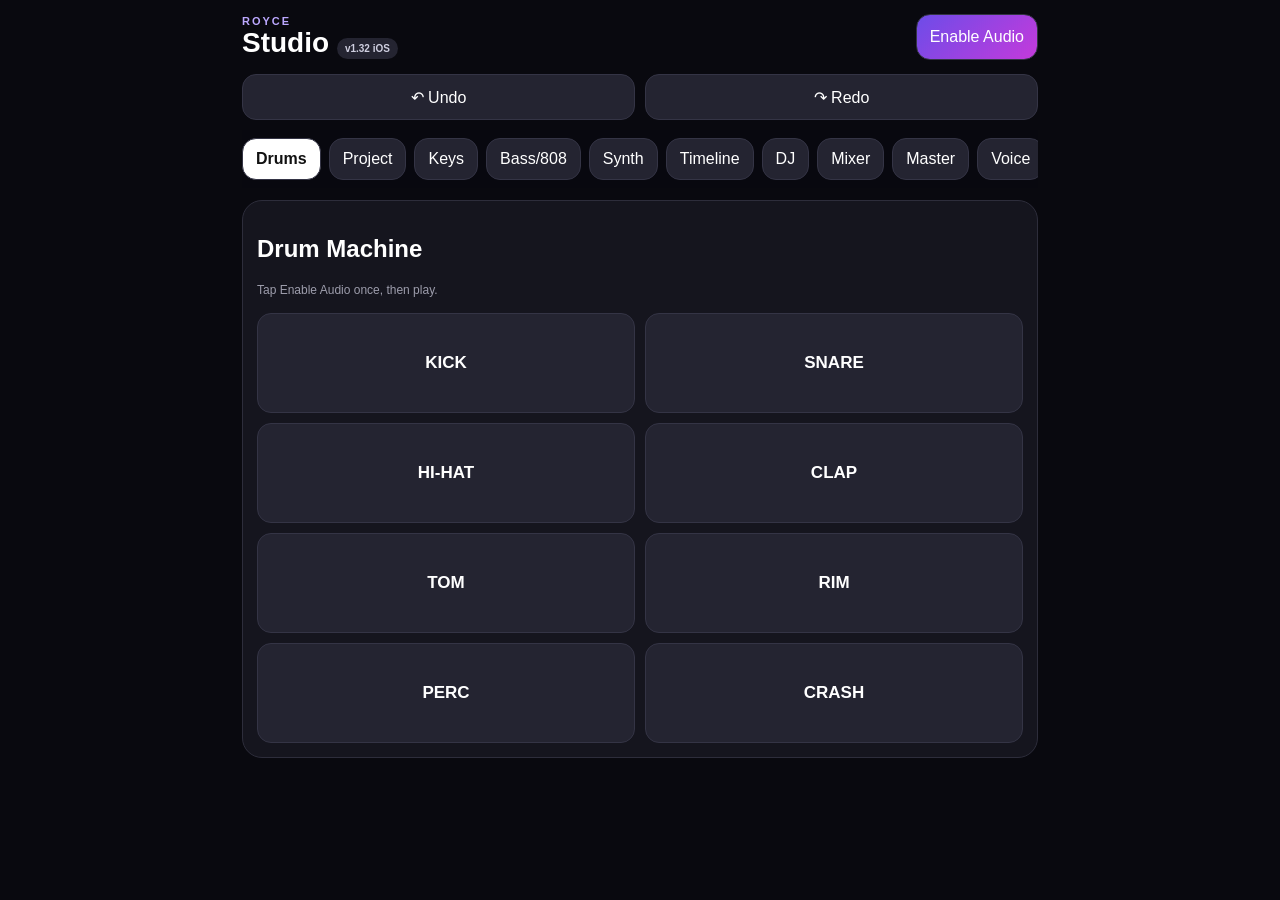
==== ios/RoyceStudio/Web/index.html @ e3009384 "Sync v1.32 clip nudge into offline iOS bundle" ====
<!doctype html>
<html lang="en">
<head>
<meta charset="utf-8">
<meta name="viewport" content="width=device-width,initial-scale=1,viewport-fit=cover">
<meta name="theme-color" content="#09090f">
<title>Royce Studio v1.32 iOS</title>
<style>
:root{--bg:#09090f;--card:#15151e;--line:#2d2d3b;--text:#fff;--muted:#9d9dac;--accent:#8b5cf6}
*{box-sizing:border-box}body{margin:0;background:var(--bg);color:var(--text);font-family:-apple-system,BlinkMacSystemFont,"Segoe UI",sans-serif}
.app{max-width:820px;margin:auto;padding:calc(env(safe-area-inset-top) + 14px) 12px calc(env(safe-area-inset-bottom) + 36px)}
header{display:flex;justify-content:space-between;align-items:center;margin-bottom:14px;gap:10px}h1{margin:0;font-size:28px}.eyebrow{font-size:11px;font-weight:900;letter-spacing:.18em;color:#bca8ff;margin:0}
.card{background:var(--card);border:1px solid var(--line);border-radius:20px;padding:14px;margin-bottom:12px}button,select,input{font:inherit}
button{border:1px solid #343445;background:#242431;color:#fff;border-radius:14px;min-height:46px;padding:10px 13px;touch-action:manipulation}
button.primary{background:linear-gradient(135deg,#6d4ce8,#c43adb)}button.on{outline:2px solid #86efac}
.tabs{display:flex;gap:8px;overflow:auto;margin-bottom:12px;position:sticky;top:0;background:rgba(9,9,15,.96);padding:8px 0;z-index:5}
.tab{white-space:nowrap;min-height:42px}.tab.active{background:#fff;color:#111;font-weight:800}
.panel{display:none}.panel.active{display:block}.status{font-size:12px;color:var(--muted);min-height:18px}.badge{display:inline-block;font-size:10px;padding:5px 8px;border-radius:999px;background:#242431;color:#cfcfe0}
.grid2{display:grid;grid-template-columns:1fr 1fr;gap:10px}.grid4{display:grid;grid-template-columns:repeat(4,1fr);gap:8px}
.pads{display:grid;grid-template-columns:1fr 1fr;gap:10px}.pad{height:100px;font-weight:900;font-size:17px}
.keygrid{display:grid;grid-template-columns:repeat(7,1fr);gap:6px}.key{height:120px;background:linear-gradient(#fff,#ddd);color:#111;font-weight:900;border-radius:0 0 12px 12px}
.row{display:grid;gap:7px;margin:9px 0}.row label{font-size:11px;color:var(--muted);font-weight:800}
select,input[type=range],input[type=text]{width:100%}select,input[type=text]{background:#0b0b11;color:#fff;border:1px solid #343445;border-radius:12px;min-height:44px;padding:10px}
.knobs{display:grid;grid-template-columns:repeat(2,1fr);gap:10px}.strip{background:#0e0e14;border:1px solid #2a2a38;border-radius:16px;padding:12px}
.deck{background:#0e0e14;border:1px solid #2a2a38;border-radius:18px;padding:12px}.jog{height:150px;border-radius:50%;border:12px solid #252533;background:radial-gradient(circle,#08080d 0 25%,#222231 26% 60%,#0b0b11 61%);display:grid;place-items:center;margin:12px auto;max-width:150px;font-weight:900}
.cross{display:grid;gap:8px}.transport{display:grid;grid-template-columns:repeat(3,1fr);gap:8px}
@media(max-width:620px){.grid2,.knobs{grid-template-columns:1fr}.grid4{grid-template-columns:1fr 1fr}.keygrid{grid-template-columns:repeat(4,1fr)}.key{height:92px}.pad{height:88px}}

.audio-list{display:grid;gap:10px}.audio-row{background:#0e0e14;border:1px solid #2a2a38;border-radius:16px;padding:12px;display:grid;gap:10px}
.audio-top{display:flex;justify-content:space-between;gap:10px;align-items:center}.audio-top b{overflow:hidden;text-overflow:ellipsis;white-space:nowrap}
.audio-actions{display:grid;grid-template-columns:repeat(3,1fr);gap:8px}.file-btn{display:grid;place-items:center;border:1px solid #343445;background:#242431;color:#fff;border-radius:14px;min-height:46px;padding:10px 13px}
.file-btn input{display:none}.timeline-ruler{display:grid;grid-template-columns:repeat(8,1fr);gap:4px;margin-top:12px}.bar{height:44px;border-radius:9px;border:1px solid #303041;background:#111119;display:grid;place-items:center;color:#777;font-size:10px}.bar.on{background:linear-gradient(135deg,#5639bd,#8b5cf6);color:#fff}.bar.playhead{outline:2px solid #fff;transform:translateY(-2px)}
.deck-file{margin:10px 0}.deck audio{width:100%;margin:8px 0}
@media(max-width:620px){.audio-actions{grid-template-columns:1fr 1fr}.timeline-ruler{grid-template-columns:repeat(4,1fr)}}

.project-list{display:grid;gap:8px;margin-top:12px}.project-item{display:grid;grid-template-columns:1fr auto auto;gap:8px;align-items:center;background:#0e0e14;border:1px solid #2a2a38;border-radius:14px;padding:10px}.project-item b{overflow:hidden;text-overflow:ellipsis;white-space:nowrap}
@media(max-width:620px){.project-item{grid-template-columns:1fr 1fr}.project-item b{grid-column:1/-1}}
</style>
</head>
<body>
<div class="app">
<header><div><p class="eyebrow">ROYCE</p><h1>Studio <span class="badge">v1.32 iOS</span></h1></div><button id="audioBtn" class="primary">Enable Audio</button></header>
<div class="grid2" style="margin:0 0 10px"><button id="undoBtn" disabled>↶ Undo</button><button id="redoBtn" disabled>↷ Redo</button></div>
<div class="tabs">
<button class="tab active" data-tab="drums">Drums</button><button class="tab" data-tab="project">Project</button><button class="tab" data-tab="keys">Keys</button><button class="tab" data-tab="bass">Bass/808</button><button class="tab" data-tab="synth">Synth</button><button class="tab" data-tab="timeline">Timeline</button><button class="tab" data-tab="dj">DJ</button><button class="tab" data-tab="mixer">Mixer</button><button class="tab" data-tab="master">Master</button><button class="tab" data-tab="voice">Voice</button><button class="tab" data-tab="tune">Auto‑Tune</button>
</div>

<section id="project" class="panel"><div class="card"><h2>Project</h2>
<div class="row"><label>Project Name</label><input id="projectName" type="text" value="Untitled Royce Session" maxlength="80"></div>
<div class="grid2"><button id="saveNativeProject" class="primary">Save Project</button><button id="loadLastNativeProject">Load Last Project</button></div>
<div class="grid2" style="margin-top:10px"><button id="refreshNativeProjects">Refresh Projects</button><button id="shareCurrentProject">Share Project</button></div>
<p class="status" id="projectStatus">Native project saving is available in the iOS app.</p>
<div id="recoveryBox" class="strip" style="display:none;margin-top:10px">
  <b>Recovery Snapshot</b>
  <p class="status" id="recoveryStatus">A recoverable session is available.</p>
  <div class="grid2"><button id="restoreRecovery">Restore Recovery</button><button id="discardRecovery">Discard Recovery</button></div>
</div>
<div id="nativeProjectList" class="project-list"></div>
</div></section>

<section id="drums" class="panel active"><div class="card"><h2>Drum Machine</h2><p class="status" id="audioStatus">Tap Enable Audio once, then play.</p><div class="pads">
<button class="pad" data-drum="kick">KICK</button><button class="pad" data-drum="snare">SNARE</button><button class="pad" data-drum="hat">HI‑HAT</button><button class="pad" data-drum="clap">CLAP</button><button class="pad" data-drum="tom">TOM</button><button class="pad" data-drum="rim">RIM</button><button class="pad" data-drum="perc">PERC</button><button class="pad" data-drum="crash">CRASH</button>
</div></div></section>

<section id="keys" class="panel"><div class="card"><h2>Piano & Keys</h2><div class="row"><label>Sound</label><select id="keyType"><option value="sine">Soft Piano</option><option value="triangle">Electric Keys</option><option value="square">Digital Keys</option><option value="sawtooth">Bright Keys</option></select></div><div id="keysGrid" class="keygrid"></div></div></section>

<section id="bass" class="panel"><div class="card"><h2>Bass & 808</h2><div class="grid2"><div class="row"><label>Preset</label><select id="bassType"><option value="sub">Sub Bass</option><option value="808">808</option><option value="reese">Reese</option></select></div><div class="row"><label>Release</label><input id="bassRelease" type="range" min="0.1" max="2" step="0.1" value="0.8"></div></div><div id="bassGrid" class="grid4"></div></div></section>

<section id="synth" class="panel"><div class="card"><h2>Synthesizer</h2><div class="grid2"><div class="row"><label>Oscillator</label><select id="oscType"><option>sawtooth</option><option>square</option><option>triangle</option><option>sine</option></select></div><div class="row"><label>Filter Cutoff <span id="cutoffVal">6000 Hz</span></label><input id="cutoff" type="range" min="200" max="12000" value="6000"></div><div class="row"><label>Attack <span id="attackVal">0.02s</span></label><input id="attack" type="range" min="0.01" max="1" step="0.01" value="0.02"></div><div class="row"><label>Release <span id="releaseVal">0.6s</span></label><input id="release" type="range" min="0.1" max="3" step="0.1" value="0.6"></div></div><div id="synthGrid" class="keygrid"></div></div></section>

<section id="timeline" class="panel"><div class="card"><h2>Song Timeline</h2>
<p class="status">Import beats or loops. 32-bar arrangement · place or nudge clips at 1/16-note precision, then trim, pan, mute, solo, split or duplicate them.</p>
<div class="grid2"><div class="row"><label>BPM</label><input id="timelineBpm" type="text" inputmode="numeric" value="120"></div><div class="row"><label>Transport</label><div class="transport"><button id="timelinePlay">▶</button><button id="timelineStop">■</button><button id="timelineRecord">REC</button></div></div></div>
<div class="grid2"><div class="row"><label>Metronome</label><button id="metronomeToggle">Click Off</button></div><div class="row"><label>Click Volume</label><input id="metronomeVolume" type="range" min="0" max="1" step="0.01" value="0.22"></div></div>
<div class="grid2"><button id="countInToggle">1-Bar Count-In Off</button><span></span></div>
<p class="status" id="timelineStatus">Stopped · Native synchronized transport ready</p>
<div class="strip" style="margin-top:10px">
  <div class="audio-top"><b>Punch-In Recording</b><span class="badge">iOS</span></div>
  <p class="status" id="punchStatus">Redo only a chosen bar range while the arrangement plays.</p>
  <div class="grid2">
    <button id="punchToggle">Punch-In Off</button>
    <button id="punchRecord" class="primary">Record Punch</button>
  </div>
  <div class="grid2">
    <div class="row">
      <label>Start Bar <span id="punchStartVal">2</span></label>
      <input id="punchStart" type="range" min="1" max="32" step="1" value="2">
    </div>
    <div class="row">
      <label>End Bar <span id="punchEndVal">4</span></label>
      <input id="punchEnd" type="range" min="1" max="32" step="1" value="4">
    </div>
  </div>
</div>
<div class="grid2"><label class="file-btn">+ Browser Import<input id="importTracks" type="file" accept="audio/*" multiple></label><button id="nativeImportMedia">+ Import from iPhone Files</button></div>
<div class="grid2" style="margin-top:10px"><button id="stopAllAudio">Stop All</button><span></span></div>
<div class="timeline-ruler" id="timelineRuler"><div class="bar">1</div><div class="bar">2</div><div class="bar">3</div><div class="bar">4</div><div class="bar">5</div><div class="bar">6</div><div class="bar">7</div><div class="bar">8</div><div class="bar">9</div><div class="bar">10</div><div class="bar">11</div><div class="bar">12</div><div class="bar">13</div><div class="bar">14</div><div class="bar">15</div><div class="bar">16</div><div class="bar">17</div><div class="bar">18</div><div class="bar">19</div><div class="bar">20</div><div class="bar">21</div><div class="bar">22</div><div class="bar">23</div><div class="bar">24</div><div class="bar">25</div><div class="bar">26</div><div class="bar">27</div><div class="bar">28</div><div class="bar">29</div><div class="bar">30</div><div class="bar">31</div><div class="bar">32</div></div><div class="bar">2</div><div class="bar">3</div><div class="bar">4</div><div class="bar">5</div><div class="bar">6</div><div class="bar">7</div><div class="bar">8</div></div>
<div id="audioList" class="audio-list" style="margin-top:12px"><p class="status">No imported tracks yet.</p></div>
</div></section>

<section id="dj" class="panel"><div class="card"><h2>DJ Decks</h2><div class="grid2">
<div class="deck"><b>DECK A</b><div class="grid2 deck-file"><label class="file-btn">Browser A<input id="deckAFile" type="file" accept="audio/*"></label><button id="nativeDeckAImport">iPhone Files A</button></div><p class="status" id="deckAName">No track loaded.</p><audio id="deckAAudio" preload="metadata"></audio><div class="jog">A</div><div class="transport"><button id="deckAPlay">▶</button><button id="deckACue">CUE</button><button id="deckASync">SYNC</button></div><div class="row"><label>Deck A Pitch</label><input id="deckAPitch" type="range" min="-12" max="12" value="0"></div><div class="row"><label>Deck A Filter</label><input id="deckAFilter" type="range" min="300" max="12000" value="12000"></div></div>
<div class="deck"><b>DECK B</b><div class="grid2 deck-file"><label class="file-btn">Browser B<input id="deckBFile" type="file" accept="audio/*"></label><button id="nativeDeckBImport">iPhone Files B</button></div><p class="status" id="deckBName">No track loaded.</p><audio id="deckBAudio" preload="metadata"></audio><div class="jog">B</div><div class="transport"><button id="deckBPlay">▶</button><button id="deckBCue">CUE</button><button id="deckBSync">SYNC</button></div><div class="row"><label>Deck B Pitch</label><input id="deckBPitch" type="range" min="-12" max="12" value="0"></div><div class="row"><label>Deck B Filter</label><input id="deckBFilter" type="range" min="300" max="12000" value="12000"></div></div>
</div><div class="cross"><label>Crossfader</label><input id="crossfader" type="range" min="-1" max="1" step="0.01" value="0"></div></div></section>

<section id="mixer" class="panel"><div class="card"><h2>Mixing Console</h2><div class="grid2">
<div class="strip"><b>INSTRUMENTS</b><div class="row"><label>Volume</label><input id="instVol" type="range" min="0" max="1" step="0.01" value="0.8"></div><div class="row"><label>Pan</label><input id="instPan" type="range" min="-1" max="1" step="0.01" value="0"></div><div class="row"><label>Low EQ</label><input id="instLow" type="range" min="-12" max="12" value="0"></div><div class="row"><label>High EQ</label><input id="instHigh" type="range" min="-12" max="12" value="0"></div></div>
<div class="strip"><b>VOCALS</b><div class="row"><label>Volume</label><input id="vocVol" type="range" min="0" max="1" step="0.01" value="0.85"></div><div class="row"><label>Pan</label><input id="vocPan" type="range" min="-1" max="1" step="0.01" value="0"></div><div class="row"><label>Low EQ</label><input id="vocLow" type="range" min="-12" max="12" value="0"></div><div class="row"><label>High EQ</label><input id="vocHigh" type="range" min="-12" max="12" value="0"></div></div>
<div class="strip"><b>FX</b><div class="row"><label>Delay <span id="delayVal">10%</span></label><input id="delay" type="range" min="0" max="0.6" step="0.01" value="0.1"></div><div class="row"><label>Reverb <span id="reverbVal">12%</span></label><input id="reverb" type="range" min="0" max="0.6" step="0.01" value="0.12"></div><div class="row"><label>Compressor <span id="compVal">20%</span></label><input id="comp" type="range" min="0" max="1" step="0.01" value="0.2"></div></div>
<div class="strip"><b>MASTER</b><div class="row"><label>Master Volume</label><input id="masterVol" type="range" min="0" max="1" step="0.01" value="0.9"></div><div class="row"><label>Limiter Ceiling</label><input id="limiter" type="range" min="-6" max="0" step="0.1" value="-1"></div><button id="masterMute">Master Mute</button></div>
</div></div></section>

<section id="master" class="panel"><div class="card"><h2>Master Capture</h2>
<p class="status" id="masterStatus">Capture the native iOS studio output, then export a production-ready 24-bit WAV.</p>
<div class="grid2"><button id="masterRecord" class="primary">Start Master</button><button id="masterPlay">Play Last Master</button></div>
<div class="grid2" style="margin-top:10px"><button id="masterShare">Share Master WAV</button><button id="masterStop">Stop Master</button></div>
</div></section>

<section id="voice" class="panel"><div class="card"><h2>Voice Recorder</h2><p class="status" id="micStatus">Mic not armed.</p>
<div class="grid2"><button id="micBtn">Arm Microphone</button><button id="recBtn" disabled>Start Recording</button></div>
<div class="grid2" style="margin-top:10px"><button id="nativeTakePlay" style="display:none">Play Last Native Take</button><button id="nativeTakeShare" style="display:none">Share Last Take WAV</button></div>
<div class="strip" style="margin-top:10px">
  <div class="audio-top"><b>Vocal Takes</b><button id="refreshTakes">Refresh</button></div>
  <p class="status" id="takeStatus">Recorded iOS takes will appear here.</p>
  <div id="takeList" class="audio-list"></div>
</div>
<div class="strip" style="margin-top:10px">
  <b>Vocal Comp Track</b>
  <p class="status" id="compStatus">Select a best take, then load it into the mix.</p>
  <div class="grid2">
    <button id="loadBestComp">Use Best in Mix</button>
    <button id="compPreview">Play / Pause Comp</button>
  </div>
  <div class="grid2" style="margin-top:10px">
    <button id="compStop">Stop / Cue Comp</button>
    <div class="row">
      <label>Vocal Start Bar <span id="compStartBarVal">1</span></label>
      <input id="compStartBar" type="range" min="1" max="32" step="1" value="1">
    </div>
  </div>
</div>
<div class="grid2" style="margin-top:10px"><button id="nativeMonitorBtn">Native Monitor Off</button><div class="row"><label>Monitor level</label><input id="nativeMonitorLevel" type="range" min="0" max="1" step="0.01" value="0.85"></div></div>
<p class="status" id="nativeMonitorStatus">Native monitoring is available in the iOS app. Use headphones to avoid feedback.</p>
<audio id="player" controls style="width:100%;margin-top:12px"></audio></div></section>

<section id="tune" class="panel"><div class="card"><h2>Auto‑Tune</h2><div class="grid2"><div class="row"><label>Auto‑Tune</label><button id="tuneToggle">Off</button></div><div class="row"><label>Key</label><select id="key"><option>C</option><option>C#</option><option>D</option><option>D#</option><option>E</option><option>F</option><option>F#</option><option>G</option><option>G#</option><option>A</option><option>A#</option><option>B</option></select></div><div class="row"><label>Scale</label><select id="scale"><option value="major">Major</option><option value="minor">Minor</option></select></div><div class="row"><label>Strength <span id="strengthVal">70%</span></label><input id="strength" type="range" min="0" max="100" value="70"></div><div class="row"><label>Retune Speed <span id="speedVal">35 ms</span></label><input id="speed" type="range" min="5" max="120" value="35"></div><div class="row"><label>Humanize <span id="humanVal">20%</span></label><input id="human" type="range" min="0" max="100" value="20"></div></div><p class="status" id="tuneStatus">Auto‑Tune is off.</p></div></section>
</div>

<script>
let ctx=null,master=null,instBus=null,vocBus=null,delayNode=null,delayWet=null,reverbNode=null,reverbWet=null,compressor=null,stream=null,recorder=null,chunks=[],deckTimers={A:null,B:null},audioTracks=[],timelineTimers=[],timelineClock=null,timelineRecording=false,nativeDecks={A:null,B:null},nativeDeckPlaying={A:false,B:false},metronomeEnabled=false,countInEnabled=false,countInTimer=null,selectedTakeId=null,compLoadedTakeId=null,punchInEnabled=false,punchTimers=[],punchRecording=false;
const q=s=>document.querySelector(s),qa=s=>[...document.querySelectorAll(s)];
const RS_MEDIA_DB='RoyceStudioMediaV1',RS_MEDIA_STORE='audio';
function rsMediaDB(){
 return new Promise((resolve,reject)=>{
   const req=indexedDB.open(RS_MEDIA_DB,1);
   req.onupgradeneeded=()=>{const db=req.result;if(!db.objectStoreNames.contains(RS_MEDIA_STORE))db.createObjectStore(RS_MEDIA_STORE,{keyPath:'id'})};
   req.onsuccess=()=>resolve(req.result);req.onerror=()=>reject(req.error);
 });
}
async function rsStoreAudio(id,file){
 const db=await rsMediaDB();
 return new Promise((resolve,reject)=>{
   const tx=db.transaction(RS_MEDIA_STORE,'readwrite');
   tx.objectStore(RS_MEDIA_STORE).put({id,name:file.name,type:file.type,blob:file,updatedAt:Date.now()});
   tx.oncomplete=()=>{db.close();resolve(true)};tx.onerror=()=>{db.close();reject(tx.error)};
 });
}
async function rsLoadAudio(id){
 const db=await rsMediaDB();
 return new Promise((resolve,reject)=>{
   const tx=db.transaction(RS_MEDIA_STORE,'readonly');
   const req=tx.objectStore(RS_MEDIA_STORE).get(id);
   req.onsuccess=()=>{const v=req.result;db.close();resolve(v||null)};req.onerror=()=>{db.close();reject(req.error)};
 });
}
function rsMediaId(){return (crypto.randomUUID?crypto.randomUUID():(Date.now().toString(36)+'-'+Math.random().toString(36).slice(2)))}

function impulse(c){const b=c.createBuffer(2,c.sampleRate*1.4,c.sampleRate);for(let ch=0;ch<2;ch++){const d=b.getChannelData(ch);for(let i=0;i<d.length;i++)d[i]=(Math.random()*2-1)*Math.pow(1-i/d.length,2.4)}return b}
function nativeAudioAvailable(){return !!window.royceNativeAudio}
function nativeDrum(name){if(nativeAudioAvailable()){window.royceNativeAudio.drum(name);return true}return false}
function nativeTone(freq,type='sine',dur=.45,gain=.16){if(nativeAudioAvailable()){window.royceNativeAudio.tone(freq,type,dur,gain);return true}return false}
function pushNativeVocalFX(){
 if(!nativeAudioAvailable()||!window.royceNativeAudio.vocalFX)return;
 window.royceNativeAudio.vocalFX(
   +q('#nativeMonitorLevel').value,
   +q('#vocLow').value,
   +q('#vocHigh').value,
   +q('#reverb').value,
   +q('#delay').value
 );
}
function pushNativeMixer(){
 if(!nativeAudioAvailable()||!window.royceNativeAudio.mixer)return;
 window.royceNativeAudio.mixer({
   instrumentVolume:+q('#instVol').value,
   instrumentPan:+q('#instPan').value,
   instrumentLowEQ:+q('#instLow').value,
   instrumentHighEQ:+q('#instHigh').value,
   vocalVolume:+q('#vocVol').value,
   vocalPan:+q('#vocPan').value,
   masterVolume:+q('#masterVol').value,
   compression:+q('#comp').value,
   limiterCeiling:+q('#limiter').value
 });
}
async function audio(){try{if(!ctx){ctx=new (window.AudioContext||window.webkitAudioContext)();master=ctx.createGain();compressor=ctx.createDynamicsCompressor();instBus=ctx.createGain();vocBus=ctx.createGain();delayNode=ctx.createDelay(1);delayNode.delayTime.value=.25;delayWet=ctx.createGain();reverbNode=ctx.createConvolver();reverbNode.buffer=impulse(ctx);reverbWet=ctx.createGain();instBus.connect(compressor);vocBus.connect(compressor);compressor.connect(master);instBus.connect(delayNode);delayNode.connect(delayWet).connect(master);instBus.connect(reverbNode);reverbNode.connect(reverbWet).connect(master);master.connect(ctx.destination);syncMixer()}if(ctx.state!=='running')await ctx.resume();q('#audioBtn').textContent='Audio Ready';q('#audioBtn').classList.add('on');q('#audioStatus')&&(q('#audioStatus').textContent='Audio engine running.');return ctx}catch(e){q('#audioStatus')&&(q('#audioStatus').textContent='Audio error: '+(e.message||e));return null}}
function syncMixer(){if(!ctx)return;master.gain.value=+q('#masterVol').value;instBus.gain.value=+q('#instVol').value;vocBus.gain.value=+q('#vocVol').value;delayWet.gain.value=+q('#delay').value;reverbWet.gain.value=+q('#reverb').value;compressor.threshold.value=-10-(+q('#comp').value*30);compressor.ratio.value=1.5+(+q('#comp').value*8)}
q('#audioBtn').onclick=async()=>{
 if(nativeTone(660,'sine',.16,.15)){
   q('#audioBtn').textContent='iOS Audio Ready';q('#audioBtn').classList.add('on');
   q('#audioStatus')&&(q('#audioStatus').textContent='Native iOS audio engine running.');
   return;
 }
 const c=await audio();if(!c)return;const o=c.createOscillator(),g=c.createGain(),t=c.currentTime;o.frequency.value=660;g.gain.setValueAtTime(.001,t);g.gain.exponentialRampToValueAtTime(.15,t+.01);g.gain.exponentialRampToValueAtTime(.001,t+.14);o.connect(g).connect(c.destination);o.start(t);o.stop(t+.16)
};
function tone(freq,dur=.45,type='sine',gain=.16,out=instBus,filterHz=12000){if(nativeTone(freq,type,dur,gain))return;const c=ctx;if(!c||c.state!=='running')return;const t=c.currentTime,o=c.createOscillator(),g=c.createGain(),f=c.createBiquadFilter();o.type=type;o.frequency.setValueAtTime(freq,t);f.type='lowpass';f.frequency.value=filterHz;g.gain.setValueAtTime(.001,t);g.gain.exponentialRampToValueAtTime(gain,t+.01);g.gain.exponentialRampToValueAtTime(.001,t+dur);o.connect(f).connect(g).connect(out);o.start(t);o.stop(t+dur+.05)}
function drum(name){const c=ctx;if(!c)return;const t=c.currentTime;if(name==='hat'||name==='crash'){const len=c.sampleRate*(name==='crash'?.5:.08),b=c.createBuffer(1,len,c.sampleRate),d=b.getChannelData(0);for(let i=0;i<len;i++)d[i]=Math.random()*2-1;const s=c.createBufferSource(),f=c.createBiquadFilter(),g=c.createGain();s.buffer=b;f.type='highpass';f.frequency.value=name==='crash'?3500:6500;g.gain.setValueAtTime(name==='crash'?.12:.08,t);g.gain.exponentialRampToValueAtTime(.001,t+(name==='crash'?.5:.08));s.connect(f).connect(g).connect(instBus);s.start();return}const map={kick:[130,48,.22,'sine'],snare:[190,190,.11,'triangle'],clap:[1100,900,.09,'square'],tom:[120,80,.25,'sine'],rim:[700,700,.06,'square'],perc:[420,300,.12,'triangle']},m=map[name]||map.kick,o=c.createOscillator(),g=c.createGain();o.type=m[3];o.frequency.setValueAtTime(m[0],t);o.frequency.exponentialRampToValueAtTime(m[1],t+m[2]);g.gain.setValueAtTime(.22,t);g.gain.exponentialRampToValueAtTime(.001,t+m[2]);o.connect(g).connect(instBus);o.start();o.stop(t+m[2]+.04)}
q('.pad').forEach(p=>p.onclick=async()=>{if(nativeDrum(p.dataset.drum))return;if(await audio())drum(p.dataset.drum)});
const notes=[261.63,293.66,329.63,349.23,392,440,493.88],names=['C','D','E','F','G','A','B'];
function buildKeys(id,fn){const g=q(id);g.innerHTML='';notes.forEach((f,i)=>{const b=document.createElement('button');b.className='key';b.textContent=names[i];b.onclick=async()=>{if(await audio())fn(f)};g.appendChild(b)})}
buildKeys('#keysGrid',f=>tone(f,.65,q('#keyType').value,.13));
buildKeys('#synthGrid',f=>tone(f,+q('#release').value,q('#oscType').value,.13,instBus,+q('#cutoff').value));
const bass=[65.41,73.42,82.41,87.31,98,110,123.47,130.81];bass.forEach((f,i)=>{const b=document.createElement('button');b.textContent=names[i%7]+' Bass';b.onclick=async()=>{if(!(await audio()))return;const p=q('#bassType').value;const type=p==='reese'?'sawtooth':'sine';tone(f,+q('#bassRelease').value,type,p==='808'?.28:.18)};q('#bassGrid').appendChild(b)});
function loadDeck(deck,file){
 nativeDecks[deck]=null;nativeDeckPlaying[deck]=false;
 const a=q('#deck'+deck+'Audio'); if(a.src)URL.revokeObjectURL(a.src); a.src=URL.createObjectURL(file); a.load();
 q('#deck'+deck+'Name').textContent=file.name+' · Browser';
 q('#deck'+deck+'Play').textContent='▶';
 scheduleRecovery();
}
window.royceNativeDeckImported=function(deck,item){
 deck=(deck||'A').toUpperCase();
 nativeDecks[deck]=item||null;
 nativeDeckPlaying[deck]=false;
 const name=q('#deck'+deck+'Name');
 if(name)name.textContent=(item?.name||'Imported Audio')+' · Native iOS';
 const play=q('#deck'+deck+'Play');if(play)play.textContent='▶';
 if(nativeAudioAvailable()){
   window.royceNativeAudio.deckPitch?.(deck,+q('#deck'+deck+'Pitch').value);
   window.royceNativeAudio.deckFilter?.(deck,+q('#deck'+deck+'Filter').value);
   window.royceNativeAudio.deckCrossfader?.(+q('#crossfader').value);
 }
 scheduleRecovery();
};
window.royceNativeDeckImportCancelled=function(){};
q('#nativeDeckAImport').onclick=()=>{
 if(nativeAudioAvailable()&&window.royceNativeAudio.importDeck)window.royceNativeAudio.importDeck('A');
 else q('#deckAName').textContent='Native Files import requires the iOS app.';
};
q('#nativeDeckBImport').onclick=()=>{
 if(nativeAudioAvailable()&&window.royceNativeAudio.importDeck)window.royceNativeAudio.importDeck('B');
 else q('#deckBName').textContent='Native Files import requires the iOS app.';
};

function deckStart(deck){
 if(nativeDecks[deck]&&nativeAudioAvailable()&&window.royceNativeAudio.deckToggle){
   window.royceNativeAudio.deckToggle(deck);
   nativeDeckPlaying[deck]=!nativeDeckPlaying[deck];
   q('#deck'+deck+'Play').textContent=nativeDeckPlaying[deck]?'■':'▶';
   return;
 }
 const a=q('#deck'+deck+'Audio');
 if(a&&a.src){
   if(a.paused){a.play();q('#deck'+deck+'Play').textContent='■'}else{a.pause();q('#deck'+deck+'Play').textContent='▶'}
   return;
 }
 if(deckTimers[deck]){clearInterval(deckTimers[deck]);deckTimers[deck]=null;q('#deck'+deck+'Play').textContent='▶';return}
 audio().then(c=>{if(!c)return;let step=0;deckTimers[deck]=setInterval(()=>{const filt=+q('#deck'+deck+'Filter').value;const pitch=+q('#deck'+deck+'Pitch').value;const base=deck==='A'?110:146.83;tone(base*Math.pow(2,pitch/12)*(step%4===0?1:.5),.12,deck==='A'?'square':'sawtooth',.08,instBus,filt);step++},250);q('#deck'+deck+'Play').textContent='■'})
}
q('#deckAFile').onchange=e=>{const f=e.target.files?.[0];if(f)loadDeck('A',f)};
q('#deckBFile').onchange=e=>{const f=e.target.files?.[0];if(f)loadDeck('B',f)};
q('#deckAPlay').onclick=()=>deckStart('A');q('#deckBPlay').onclick=()=>deckStart('B');
q('#deckACue').onclick=()=>{if(nativeDecks.A&&nativeAudioAvailable()&&window.royceNativeAudio.deckCue){window.royceNativeAudio.deckCue('A');nativeDeckPlaying.A=false;q('#deckAPlay').textContent='▶';return}const a=q('#deckAAudio');if(a.src){a.currentTime=0}else tone(660,.08,'square',.08)};
q('#deckBCue').onclick=()=>{if(nativeDecks.B&&nativeAudioAvailable()&&window.royceNativeAudio.deckCue){window.royceNativeAudio.deckCue('B');nativeDeckPlaying.B=false;q('#deckBPlay').textContent='▶';return}const a=q('#deckBAudio');if(a.src){a.currentTime=0}else tone(880,.08,'square',.08)};
q('#deckASync').onclick=q('#deckBSync').onclick=()=>{q('#deckAPitch').value=0;q('#deckBPitch').value=0;if(nativeAudioAvailable()){window.royceNativeAudio.deckPitch?.('A',0);window.royceNativeAudio.deckPitch?.('B',0)}scheduleRecovery()};
['A','B'].forEach(d=>{
 q('#deck'+d+'Pitch').oninput=e=>{
   const v=+e.target.value;
   if(nativeDecks[d]&&nativeAudioAvailable()&&window.royceNativeAudio.deckPitch)window.royceNativeAudio.deckPitch(d,v);
   else{const a=q('#deck'+d+'Audio');if(a.src)a.playbackRate=Math.max(.5,Math.min(1.5,Math.pow(2,v/12)))}
   scheduleRecovery();
 };
 q('#deck'+d+'Filter').oninput=e=>{
   if(nativeDecks[d]&&nativeAudioAvailable()&&window.royceNativeAudio.deckFilter)window.royceNativeAudio.deckFilter(d,+e.target.value);
   scheduleRecovery();
 };
});
q('#crossfader').oninput=e=>{
 const x=+e.target.value,a=q('#deckAAudio'),b=q('#deckBAudio');
 if(nativeAudioAvailable()&&window.royceNativeAudio.deckCrossfader)window.royceNativeAudio.deckCrossfader(x);
 a.volume=Math.min(1,(1-x)/2*1.6);b.volume=Math.min(1,(1+x)/2*1.6);
 scheduleRecovery();
};


window.royceNativeTransportStarted=function(started){
 if(started&&timelineClock){
   q('#timelineStatus').textContent='Playing · Native synchronized transport';
 }
};

function timelineBpm(){
 const n=Math.round(+(q('#timelineBpm').value||120));
 const v=Math.max(40,Math.min(220,Number.isFinite(n)?n:120));
 q('#timelineBpm').value=v;return v;
}
function stopTimeline(stopMaster=false){
 timelineTimers.forEach(clearTimeout);timelineTimers=[];
 punchTimers.forEach(clearTimeout);punchTimers=[];
 if(countInTimer){clearTimeout(countInTimer);countInTimer=null}
 if(timelineClock){clearInterval(timelineClock);timelineClock=null}
 if(nativeAudioAvailable()&&window.royceNativeAudio.metronomeStop)window.royceNativeAudio.metronomeStop()
 if(nativeAudioAvailable()&&window.royceNativeAudio.transportStop)window.royceNativeAudio.transportStop();
 else if(nativeAudioAvailable()&&window.royceNativeAudio.compStop)window.royceNativeAudio.compStop();
 if(punchRecording&&nativeAudioAvailable()&&window.royceNativeAudio.recordStop){
   window.royceNativeAudio.recordStop();
   punchRecording=false;
   nativeRecording=false;
   q('#recBtn').textContent='Start Recording';
   q('#punchStatus').textContent='Punch recording stopped.';
   setTimeout(refreshTakeLibrary,250);
 }
 audioTracks.forEach(t=>{
   if(t.native&&nativeAudioAvailable()&&window.royceNativeAudio.mediaStop)window.royceNativeAudio.mediaStop(t.id);
   else if(t.audio){t.audio.pause();t.audio.currentTime=0}
 });
 qa('#timelineRuler .bar').forEach(b=>b.classList.remove('playhead'));
 q('#timelineStatus').textContent='Stopped · Native synchronized transport ready';
 if(stopMaster&&timelineRecording&&nativeAudioAvailable()&&window.royceNativeAudio.masterStop){
   window.royceNativeAudio.masterStop();timelineRecording=false;
   q('#masterRecord').textContent='Start Master';q('#masterRecord').classList.remove('on');masterCapturing=false;
 }
}
function startTimeline(record=false){
 stopTimeline(false);
 const bpm=timelineBpm(),barMs=(240000/bpm),started=performance.now();
 if(metronomeEnabled&&nativeAudioAvailable()&&window.royceNativeAudio.metronomeStart){
   window.royceNativeAudio.metronomeVolume?.(+q('#metronomeVolume').value);
   window.royceNativeAudio.metronomeStart(bpm);
 }
 if(record&&nativeAudioAvailable()&&window.royceNativeAudio.masterStart){
   window.royceNativeAudio.masterStart();timelineRecording=true;masterCapturing=true;
   q('#masterRecord').textContent='Master Recording…';q('#masterRecord').classList.add('on');
 }
 const useNativeTransport=nativeAudioAvailable()&&window.royceNativeAudio.transportStart;
 if(useNativeTransport){
   const anySolo=audioTracks.some(t=>!!t.solo);
   const nativeTracks=audioTracks.filter(t=>t.native&&!t.muted&&(!anySolo||t.solo)).map(t=>({
     id:t.id,
     bar:Math.max(1,+t.bar||1),
     beat:Math.min(4,Math.max(1,+t.beat||1)),
     sixteenth:Math.min(4,Math.max(1,+t.sixteenth||1)),
     volume:t.audio?.volume??t.volume??1,
     pan:+t.pan||0,
     trimStart:Math.max(0,+t.trimStart||0),
     trimEnd:Math.max(0,+t.trimEnd||0)
   }));
   const compBar=compLoadedTakeId?Math.max(1,+q('#compStartBar').value||1):null;
   if(nativeTracks.length||compBar!==null){
     window.royceNativeAudio.transportStart(bpm,nativeTracks,compBar);
   }
 }
 if(compLoadedTakeId&&!useNativeTransport&&nativeAudioAvailable()&&window.royceNativeAudio.compPlay){
   const vocalDelay=Math.max(0,(Math.max(1,+q('#compStartBar').value||1)-1)*barMs);
   timelineTimers.push(setTimeout(()=>window.royceNativeAudio.compPlay(),vocalDelay));
 }
 audioTracks.forEach(t=>{
   const anySolo=audioTracks.some(x=>!!x.solo);
   if(t.muted||(anySolo&&!t.solo))return;
   if(t.native&&useNativeTransport)return;
   const beatMs=60000/bpm,sixteenthMs=beatMs/4;
   const delay=Math.max(0,
     (Math.max(1,+t.bar||1)-1)*barMs+
     (Math.min(4,Math.max(1,+t.beat||1))-1)*beatMs+
     (Math.min(4,Math.max(1,+t.sixteenth||1))-1)*sixteenthMs
   );
   timelineTimers.push(setTimeout(()=>{
     if(t.native&&nativeAudioAvailable()&&window.royceNativeAudio.mediaToggle){
       window.royceNativeAudio.mediaToggle(t.id,t.audio?.volume??t.volume??1,!!t.loop);
     }else if(t.audio){
       t.audio.currentTime=0;t.audio.loop=!!t.loop;t.audio.play().catch(()=>{});
     }
   },delay));
 });
 const update=()=>{
   const bar=Math.min(32,Math.floor((performance.now()-started)/barMs)+1);
   qa('#timelineRuler .bar').forEach((b,i)=>b.classList.toggle('playhead',i===bar-1));
   q('#timelineStatus').textContent=(record?'Recording arrangement':'Playing')+' · Bar '+bar+' · '+bpm+' BPM'+(useNativeTransport?' · Native Sync':'');
   if(bar>=32&&!audioTracks.some(t=>t.loop)){
     if(performance.now()-started>=barMs*32){if(timelineClock){clearInterval(timelineClock);timelineClock=null}}
   }
 };
 update();timelineClock=setInterval(update,120);
}
q('#timelinePlay').onclick=()=>startTimeline(false);
q('#timelineStop').onclick=()=>stopTimeline(true);
q('#metronomeToggle').onclick=()=>{
 metronomeEnabled=!metronomeEnabled;
 q('#metronomeToggle').textContent=metronomeEnabled?'Click On':'Click Off';
 q('#metronomeToggle').classList.toggle('on',metronomeEnabled);
 if(!metronomeEnabled&&nativeAudioAvailable()&&window.royceNativeAudio.metronomeStop)window.royceNativeAudio.metronomeStop();
 scheduleRecovery();
};
q('#countInToggle').onclick=()=>{
 countInEnabled=!countInEnabled;
 q('#countInToggle').textContent=countInEnabled?'1-Bar Count-In On':'1-Bar Count-In Off';
 q('#countInToggle').classList.toggle('on',countInEnabled);
 scheduleRecovery();
};
q('#metronomeVolume').oninput=e=>{
 if(nativeAudioAvailable()&&window.royceNativeAudio.metronomeVolume)window.royceNativeAudio.metronomeVolume(+e.target.value);
 scheduleRecovery();
};
q('#timelineRecord').onclick=()=>{
 if(!(nativeAudioAvailable()&&window.royceNativeAudio.masterStart)){
   q('#timelineStatus').textContent='Record Arrangement requires the iOS app.';
   return;
 }
 if(countInEnabled){
   stopTimeline(false);
   const bpm=timelineBpm(),barMs=240000/bpm;
   if(nativeAudioAvailable()&&window.royceNativeAudio.metronomeStart){
     window.royceNativeAudio.metronomeVolume?.(+q('#metronomeVolume').value);
     window.royceNativeAudio.metronomeStart(bpm);
   }
   q('#timelineStatus').textContent='Count-In · 1 Bar · '+bpm+' BPM';
   countInTimer=setTimeout(()=>{countInTimer=null;startTimeline(true)},barMs);
 }else startTimeline(true);
};

function normalizePunchBars(){
 let start=Math.max(1,Math.min(32,+q('#punchStart').value||1));
 let end=Math.max(1,Math.min(32,+q('#punchEnd').value||1));
 if(end<start){end=start;q('#punchEnd').value=end}
 q('#punchStartVal').textContent=start;
 q('#punchEndVal').textContent=end;
 return {start,end};
}
function startPunchSession(){
 if(!(nativeAudioAvailable()&&window.royceNativeAudio.recordStart&&window.royceNativeAudio.recordStop)){
   q('#punchStatus').textContent='Punch-In recording requires the native iOS app.';
   return;
 }
 const bars=normalizePunchBars();
 const bpm=timelineBpm(),barMs=240000/bpm;
 startTimeline(false);

 const startDelay=Math.max(0,(bars.start-1)*barMs);
 const stopDelay=Math.max(startDelay+100,bars.end*barMs);

 punchTimers.push(setTimeout(()=>{
   window.royceNativeAudio.recordStart();
   punchRecording=true;
   nativeRecording=true;
   q('#recBtn').textContent='Stop Recording';
   q('#punchRecord').classList.add('on');
   q('#punchStatus').textContent='Recording punch · Bars '+bars.start+'–'+bars.end;
 },startDelay));

 punchTimers.push(setTimeout(()=>{
   if(punchRecording){
     window.royceNativeAudio.recordStop();
     punchRecording=false;
     nativeRecording=false;
     q('#recBtn').textContent='Start Recording';
     q('#punchRecord').classList.remove('on');
     q('#punchStatus').textContent='Punch take recorded · Bars '+bars.start+'–'+bars.end;
     setTimeout(refreshTakeLibrary,250);
   }
 },stopDelay));
}
q('#punchToggle').onclick=()=>{
 punchInEnabled=!punchInEnabled;
 q('#punchToggle').textContent=punchInEnabled?'Punch-In On':'Punch-In Off';
 q('#punchToggle').classList.toggle('on',punchInEnabled);
 q('#punchStatus').textContent=punchInEnabled?'Punch-In armed. Choose the bar range.':'Redo only a chosen bar range while the arrangement plays.';
 scheduleRecovery();
};
q('#punchStart').oninput=()=>{normalizePunchBars();scheduleRecovery()};
q('#punchEnd').oninput=()=>{normalizePunchBars();scheduleRecovery()};
q('#punchRecord').onclick=()=>{
 if(!punchInEnabled){
   q('#punchStatus').textContent='Turn Punch-In on first.';
   return;
 }
 if(punchRecording){
   stopTimeline(false);
   return;
 }
 if(countInEnabled){
   stopTimeline(false);
   const bpm=timelineBpm(),barMs=240000/bpm;
   if(nativeAudioAvailable()&&window.royceNativeAudio.metronomeStart){
     window.royceNativeAudio.metronomeVolume?.(+q('#metronomeVolume').value);
     window.royceNativeAudio.metronomeStart(bpm);
   }
   q('#punchStatus').textContent='Punch count-in · 1 bar · '+bpm+' BPM';
   countInTimer=setTimeout(()=>{countInTimer=null;startPunchSession()},barMs);
 }else{
   startPunchSession();
 }
};

q('#timelineBpm').onchange=()=>{
 const bpm=timelineBpm();
 if(timelineClock&&metronomeEnabled&&nativeAudioAvailable()&&window.royceNativeAudio.metronomeStart)window.royceNativeAudio.metronomeStart(bpm);
 scheduleRecovery();
};

function renderAudioTracks(){
 const host=q('#audioList');
 if(!audioTracks.length){host.innerHTML='<p class="status">No imported tracks yet.</p>';return}
 host.innerHTML='';
 audioTracks.forEach((t,i)=>{
  const row=document.createElement('div');row.className='audio-row';
  row.innerHTML='<div class="audio-top"><b></b><span class="badge">Track '+(i+1)+'</span></div>'+
  '<audio controls preload="metadata" style="width:100%"></audio>'+
  '<div class="audio-actions"><button data-act="play">Play/Pause</button><button data-act="mute">Mute</button><button data-act="solo">Solo</button><button data-act="loop">Loop Off</button><button data-act="duplicate">Duplicate</button><button data-act="split">Split</button><button data-act="remove">Remove</button></div>'+
  '<div class="grid2"><div class="row"><label>Volume</label><input data-act="vol" type="range" min="0" max="1" step="0.01" value="'+(t.audio?.volume??t.volume??1)+'"></div>'+
  '<div class="row"><label>Pan <span data-pan-val>'+(Math.round((+t.pan||0)*100))+'</span></label><input data-act="pan" type="range" min="-1" max="1" step="0.01" value="'+(+t.pan||0)+'"></div></div>'+
  '<div class="grid2"><div class="row"><label>Start Bar</label><input data-act="bar" type="range" min="1" max="32" step="1" value="'+t.bar+'"></div>'+
  '<div class="row"><label>Start Beat <span data-beat-val>'+(Math.min(4,Math.max(1,+t.beat||1)))+'</span></label><input data-act="beat" type="range" min="1" max="4" step="1" value="'+Math.min(4,Math.max(1,+t.beat||1))+'"></div></div>'+
  '<div class="row"><label>16th Step <span data-sixteenth-val>'+(Math.min(4,Math.max(1,+t.sixteenth||1)))+'</span></label><input data-act="sixteenth" type="range" min="1" max="4" step="1" value="'+Math.min(4,Math.max(1,+t.sixteenth||1))+'"></div>'+  '<div class="grid2"><button data-act="nudgeLeft">← Nudge 1/16</button><button data-act="nudgeRight">Nudge 1/16 →</button></div>'+
  '<div class="grid2"><div class="row"><label>Trim Start (sec)</label><input data-act="trimStart" type="number" inputmode="decimal" min="0" step="0.1" value="'+(+t.trimStart||0).toFixed(1)+'"></div>'+
  '<div class="row"><label>Trim End (sec) · 0 = full</label><input data-act="trimEnd" type="number" inputmode="decimal" min="0" step="0.1" value="'+(+t.trimEnd||0).toFixed(1)+'"></div></div>'+
  '<div class="row"><label>Split At Source Time (sec)</label><input data-act="splitAt" type="number" inputmode="decimal" min="0.1" step="0.1" value="'+Math.max(0.1,(+t.trimStart||0)+1).toFixed(1)+'"></div>';
  row.querySelector('b').textContent=t.name;
  const a=row.querySelector('audio'),vol=t.audio?.volume??t.volume??1;
  a.volume=vol;t.volume=vol;t.audio=a;
  if(t.native){a.style.display='none';row.querySelector('.badge').textContent='Native Track '+(i+1)}
  else{a.src=t.url;a.loop=t.loop}
  row.querySelector('[data-act="play"]').onclick=()=>{
    if(t.native&&nativeAudioAvailable()&&window.royceNativeAudio.mediaToggle){
      window.royceNativeAudio.mediaToggle(t.id,a.volume,t.loop);
    }else a.paused?a.play():a.pause();
  };
  const muteBtn=row.querySelector('[data-act="mute"]'),soloBtn=row.querySelector('[data-act="solo"]');
  muteBtn.textContent=t.muted?'Muted':'Mute';muteBtn.classList.toggle('on',!!t.muted);
  soloBtn.textContent=t.solo?'Solo On':'Solo';soloBtn.classList.toggle('on',!!t.solo);
  muteBtn.onclick=()=>{
    t.muted=!t.muted;
    muteBtn.textContent=t.muted?'Muted':'Mute';muteBtn.classList.toggle('on',!!t.muted);
    if(t.muted&&t.native&&nativeAudioAvailable()&&window.royceNativeAudio.mediaStop)window.royceNativeAudio.mediaStop(t.id);
    if(t.muted&&!t.native&&t.audio)t.audio.pause();
    scheduleRecovery();
  };
  soloBtn.onclick=()=>{
    t.solo=!t.solo;
    soloBtn.textContent=t.solo?'Solo On':'Solo';soloBtn.classList.toggle('on',!!t.solo);
    scheduleRecovery();
  };
  row.querySelector('[data-act="loop"]').onclick=e=>{
    t.loop=!t.loop;a.loop=t.loop;
    if(t.native&&nativeAudioAvailable()&&window.royceNativeAudio.mediaLoop)window.royceNativeAudio.mediaLoop(t.id,t.loop);
    e.target.textContent=t.loop?'Loop On':'Loop Off';e.target.classList.toggle('on',t.loop)
  };
  row.querySelector('[data-act="split"]').onclick=()=>{
    const splitInput=row.querySelector('[data-act="splitAt"]');
    const splitAt=Math.max(0.1,+splitInput.value||0);
    const sourceStart=Math.max(0,+t.trimStart||0);
    const sourceEnd=Math.max(0,+t.trimEnd||0);

    if(splitAt<=sourceStart+0.001||(sourceEnd>0&&splitAt>=sourceEnd-0.001)){
      q('#timelineStatus').textContent='Split point must be inside the current clip range.';
      return;
    }

    const rightAudio=new Audio();
    const right={
      id:t.id,
      name:t.name+' · B',
      native:!!t.native,
      url:t.url||'',
      audio:rightAudio,
      volume:t.audio?.volume??t.volume??1,
      loop:!!t.loop,
      bar:Math.min(32,Math.max(1,(+t.bar||1)+1)),
      beat:Math.min(4,Math.max(1,+t.beat||1)),
      sixteenth:Math.min(4,Math.max(1,+t.sixteenth||1)),
      muted:!!t.muted,
      solo:false,
      pan:+t.pan||0,
      trimStart:splitAt,
      trimEnd:sourceEnd
    };
    rightAudio.volume=right.volume;
    if(!right.native){rightAudio.src=right.url;rightAudio.loop=right.loop}

    t.name=t.name.replace(/ · A$/,'')+' · A';
    t.trimEnd=splitAt;
    audioTracks.splice(i+1,0,right);
    renderAudioTracks();paintBars();scheduleRecovery();
    q('#timelineStatus').textContent='Clip split non-destructively at '+splitAt.toFixed(1)+' sec.';
  };
  row.querySelector('[data-act="duplicate"]').onclick=()=>{
    const copyAudio=new Audio();
    const copy={
      id:t.id,
      name:t.name+' Copy',
      native:!!t.native,
      url:t.url||'',
      audio:copyAudio,
      volume:t.audio?.volume??t.volume??1,
      loop:!!t.loop,
      bar:Math.min(32,Math.max(1,(+t.bar||1)+1)),
      beat:Math.min(4,Math.max(1,+t.beat||1)),
      sixteenth:Math.min(4,Math.max(1,+t.sixteenth||1)),
      muted:!!t.muted,
      solo:false,
      pan:+t.pan||0,
      trimStart:Math.max(0,+t.trimStart||0),
      trimEnd:Math.max(0,+t.trimEnd||0)
    };
    copyAudio.volume=copy.volume;
    if(!copy.native){copyAudio.src=copy.url;copyAudio.loop=copy.loop}
    audioTracks.splice(i+1,0,copy);
    renderAudioTracks();paintBars();scheduleRecovery();
  };
  row.querySelector('[data-act="remove"]').onclick=()=>{
    if(t.native&&nativeAudioAvailable()&&window.royceNativeAudio.mediaStop)window.royceNativeAudio.mediaStop(t.id);
    else{a.pause()}
    const removedURL=t.url;
    audioTracks.splice(i,1);
    if(!t.native&&removedURL&&!audioTracks.some(x=>x.url===removedURL)){
      try{URL.revokeObjectURL(removedURL)}catch(e){}
    }
    renderAudioTracks();paintBars();scheduleRecovery()
  };
  row.querySelector('[data-act="vol"]').oninput=e=>{
    const v=+e.target.value;t.volume=v;a.volume=v;
    if(t.native&&nativeAudioAvailable()&&window.royceNativeAudio.mediaVolume)window.royceNativeAudio.mediaVolume(t.id,v);
  };
  row.querySelector('[data-act="pan"]').oninput=e=>{
    t.pan=+e.target.value;
    row.querySelector('[data-pan-val]').textContent=Math.round(t.pan*100);
    scheduleRecovery();
  };
  const nudgeClip=delta=>{
    const bar=Math.min(32,Math.max(1,+t.bar||1));
    const beat=Math.min(4,Math.max(1,+t.beat||1));
    const sixteenth=Math.min(4,Math.max(1,+t.sixteenth||1));
    let step=((bar-1)*16)+((beat-1)*4)+(sixteenth-1);
    step=Math.min((32*16)-1,Math.max(0,step+delta));
    t.bar=Math.floor(step/16)+1;
    const within=step%16;
    t.beat=Math.floor(within/4)+1;
    t.sixteenth=(within%4)+1;
    renderAudioTracks();paintBars();scheduleRecovery();
  };
  row.querySelector('[data-act="nudgeLeft"]').onclick=()=>nudgeClip(-1);
  row.querySelector('[data-act="nudgeRight"]').onclick=()=>nudgeClip(1);
  row.querySelector('[data-act="bar"]').oninput=e=>{t.bar=+e.target.value;paintBars();scheduleRecovery()};
  row.querySelector('[data-act="beat"]').oninput=e=>{
    t.beat=Math.min(4,Math.max(1,+e.target.value||1));
    row.querySelector('[data-beat-val]').textContent=t.beat;
    scheduleRecovery();
  };
  row.querySelector('[data-act="sixteenth"]').oninput=e=>{
    t.sixteenth=Math.min(4,Math.max(1,+e.target.value||1));
    row.querySelector('[data-sixteenth-val]').textContent=t.sixteenth;
    scheduleRecovery();
  };
  row.querySelector('[data-act="trimStart"]').onchange=e=>{
    t.trimStart=Math.max(0,+e.target.value||0);e.target.value=t.trimStart.toFixed(1);scheduleRecovery();
  };
  row.querySelector('[data-act="trimEnd"]').onchange=e=>{
    t.trimEnd=Math.max(0,+e.target.value||0);
    if(t.trimEnd>0&&t.trimEnd<=t.trimStart)t.trimEnd=t.trimStart+0.1;
    e.target.value=t.trimEnd.toFixed(1);scheduleRecovery();
  };
  host.appendChild(row);
 });
}
function paintBars(){
 qa('#timelineRuler .bar').forEach((b,i)=>b.classList.toggle('on',audioTracks.some(t=>t.bar===i+1&&!t.muted)));
}
window.royceNativeMediaImported=function(items){
 for(const item of (items||[])){
   const a=new Audio();a.volume=1;
   audioTracks.push({id:item.id,name:item.name||'Imported Audio',native:true,url:'',audio:a,volume:1,loop:false,bar:1,beat:1,sixteenth:1,muted:false,solo:false,pan:0,trimStart:0,trimEnd:0});
 }
 renderAudioTracks();paintBars();scheduleRecovery();
};
window.royceNativeMediaImportCancelled=function(){};
q('#nativeImportMedia').onclick=()=>{
 if(nativeAudioAvailable()&&window.royceNativeAudio.importMedia)window.royceNativeAudio.importMedia();
 else q('#projectStatus').textContent='Native Files import is available in the iOS app.';
};
q('#importTracks').onchange=async e=>{
 const files=[...(e.target.files||[])];
 for(const f of files){
   const id=rsMediaId();
   try{await rsStoreAudio(id,f)}catch(err){console.error('Royce media store failed',err)}
   const a=new Audio();a.volume=1;
   audioTracks.push({id,name:f.name,url:URL.createObjectURL(f),audio:a,loop:false,bar:1,beat:1,sixteenth:1,muted:false,solo:false,pan:0,trimStart:0,trimEnd:0});
 }
 renderAudioTracks();paintBars();scheduleRecovery();e.target.value='';
};
q('#stopAllAudio').onclick=()=>{if(nativeAudioAvailable()&&window.royceNativeAudio.metronomeStop)window.royceNativeAudio.metronomeStop();audioTracks.forEach(t=>{if(t.native&&nativeAudioAvailable()&&window.royceNativeAudio.mediaStop)window.royceNativeAudio.mediaStop(t.id);else{t.audio.pause();t.audio.currentTime=0}});['A','B'].forEach(d=>{if(nativeDecks[d]&&nativeAudioAvailable()&&window.royceNativeAudio.deckCue){window.royceNativeAudio.deckCue(d);nativeDeckPlaying[d]=false}const a=q('#deck'+d+'Audio');if(a){a.pause();a.currentTime=0}q('#deck'+d+'Play').textContent='▶'})};

function collectRoyceProject(){
 return {
   version:'1.32-ios',
   name:(q('#projectName').value||'Untitled Royce Session').trim()||'Untitled Royce Session',
   savedAt:new Date().toISOString(),
   bpm:timelineBpm(),
   metronome:{
     enabled:metronomeEnabled,
     countIn:countInEnabled,
     volume:+q('#metronomeVolume').value
   },
   punch:{
     enabled:punchInEnabled,
     startBar:+q('#punchStart').value||2,
     endBar:+q('#punchEnd').value||4
   },
   instruments:{
     keyType:q('#keyType').value,
     bassType:q('#bassType').value,
     bassRelease:+q('#bassRelease').value,
     oscType:q('#oscType').value,
     cutoff:+q('#cutoff').value,
     attack:+q('#attack').value,
     release:+q('#release').value
   },
   mixer:{
     masterVol:+q('#masterVol').value,
     instVol:+q('#instVol').value,
     vocVol:+q('#vocVol').value,
     instPan:+q('#instPan').value,
     vocPan:+q('#vocPan').value,
     instLow:+q('#instLow').value,
     instHigh:+q('#instHigh').value,
     vocLow:+q('#vocLow').value,
     vocHigh:+q('#vocHigh').value,
     delay:+q('#delay').value,
     reverb:+q('#reverb').value,
     comp:+q('#comp').value,
     limiter:+q('#limiter').value
   },
   vocal:{
     selectedTakeId:selectedTakeId||null,
     startBar:+q('#compStartBar').value||1
   },
   tune:{
     enabled:q('#tuneToggle').classList.contains('on'),
     key:q('#key').value,
     scale:q('#scale').value,
     strength:+q('#strength').value,
     speed:+q('#speed').value,
     humanize:+q('#human').value
   },
   dj:{
     crossfader:+q('#crossfader').value,
     A:nativeDecks.A?{id:nativeDecks.A.id,name:nativeDecks.A.name,native:true,pitch:+q('#deckAPitch').value,filter:+q('#deckAFilter').value}:null,
     B:nativeDecks.B?{id:nativeDecks.B.id,name:nativeDecks.B.name,native:true,pitch:+q('#deckBPitch').value,filter:+q('#deckBFilter').value}:null
   },
   timeline:audioTracks.map(t=>({
     id:t.id||null,
     name:t.name,
     native:!!t.native,
     loop:!!t.loop,
     muted:!!t.muted,
     solo:!!t.solo,
     pan:+t.pan||0,
     trimStart:Math.max(0,+t.trimStart||0),
     trimEnd:Math.max(0,+t.trimEnd||0),
     bar:+t.bar,
     beat:Math.min(4,Math.max(1,+t.beat||1)),
     sixteenth:Math.min(4,Math.max(1,+t.sixteenth||1)),
     volume:t.audio?.volume??t.volume??1
   }))
 };
}
async function restoreTimelineFromProject(items){
 audioTracks.forEach(t=>{try{t.audio?.pause()}catch(e){};try{if(t.url)URL.revokeObjectURL(t.url)}catch(e){}});
 audioTracks=[];
 let missing=0;
 for(const meta of (items||[])){
   if(!meta?.id){missing++;continue}
   if(meta.native&&nativeAudioAvailable()){
     const a=new Audio();a.volume=meta.volume??1;
     audioTracks.push({id:meta.id,name:meta.name||'Native Audio',native:true,url:'',audio:a,volume:meta.volume??1,loop:!!meta.loop,bar:+meta.bar||1,beat:Math.min(4,Math.max(1,+meta.beat||1)),sixteenth:Math.min(4,Math.max(1,+meta.sixteenth||1)),muted:!!meta.muted,solo:!!meta.solo,pan:+meta.pan||0,trimStart:Math.max(0,+meta.trimStart||0),trimEnd:Math.max(0,+meta.trimEnd||0)});
     continue;
   }
   try{
     const stored=await rsLoadAudio(meta.id);
     if(!stored?.blob){missing++;continue}
     const a=new Audio();a.volume=meta.volume??1;
     audioTracks.push({
       id:meta.id,
       name:meta.name||stored.name||'Imported Audio',
       url:URL.createObjectURL(stored.blob),
       audio:a,
       loop:!!meta.loop,
       bar:+meta.bar||1,
       beat:Math.min(4,Math.max(1,+meta.beat||1)),
       sixteenth:Math.min(4,Math.max(1,+meta.sixteenth||1)),
       muted:!!meta.muted,
       solo:!!meta.solo,
       pan:+meta.pan||0,
       trimStart:Math.max(0,+meta.trimStart||0),
       trimEnd:Math.max(0,+meta.trimEnd||0)
     });
   }catch(e){missing++}
 }
 renderAudioTracks();paintBars();
 return missing;
}
function applyValue(id,value){
 const el=q('#'+id);if(el&&value!==undefined&&value!==null)el.value=value;
}
window.royceApplyNativeProject=async function(p){
 if(!p||typeof p!=='object')return;
 applyValue('projectName',p.name||'Untitled Royce Session');applyValue('timelineBpm',p.bpm||120);
 const metro=p.metronome||{},punch=p.punch||{};
 metronomeEnabled=!!metro.enabled;countInEnabled=!!metro.countIn;
 punchInEnabled=!!punch.enabled;
 applyValue('punchStart',punch.startBar||2);
 applyValue('punchEnd',punch.endBar||4);
 normalizePunchBars();
 q('#punchToggle').textContent=punchInEnabled?'Punch-In On':'Punch-In Off';
 q('#punchToggle').classList.toggle('on',punchInEnabled);
 applyValue('metronomeVolume',metro.volume??0.22);
 q('#metronomeToggle').textContent=metronomeEnabled?'Click On':'Click Off';
 q('#metronomeToggle').classList.toggle('on',metronomeEnabled);
 q('#countInToggle').textContent=countInEnabled?'1-Bar Count-In On':'1-Bar Count-In Off';
 q('#countInToggle').classList.toggle('on',countInEnabled);
 if(nativeAudioAvailable()&&window.royceNativeAudio.metronomeVolume)window.royceNativeAudio.metronomeVolume(+q('#metronomeVolume').value);
 const i=p.instruments||{},m=p.mixer||{},t=p.tune||{},dj=p.dj||{},vocal=p.vocal||{};
 selectedTakeId=vocal.selectedTakeId||null;
 applyValue('compStartBar',vocal.startBar||1);
 q('#compStartBarVal').textContent=q('#compStartBar').value;
 applyValue('crossfader',dj.crossfader??0);
 ['A','B'].forEach(deck=>{
   const d=dj[deck];
   if(d){
     applyValue('deck'+deck+'Pitch',d.pitch??0);
     applyValue('deck'+deck+'Filter',d.filter??12000);
     nativeDecks[deck]={id:d.id,name:d.name};
     q('#deck'+deck+'Name').textContent=(d.name||'Imported Audio')+' · Restoring…';
     if(nativeAudioAvailable()&&window.royceNativeAudio.loadDeckMedia&&d.id){
       window.royceNativeAudio.loadDeckMedia(deck,d.id);
     }
   }
 });
 if(nativeAudioAvailable()&&window.royceNativeAudio.deckCrossfader)window.royceNativeAudio.deckCrossfader(+q('#crossfader').value);
 applyValue('keyType',i.keyType);applyValue('bassType',i.bassType);applyValue('bassRelease',i.bassRelease);
 applyValue('oscType',i.oscType);applyValue('cutoff',i.cutoff);applyValue('attack',i.attack);applyValue('release',i.release);
 ['masterVol','instVol','vocVol','instPan','vocPan','instLow','instHigh','vocLow','vocHigh','delay','reverb','comp','limiter'].forEach(id=>applyValue(id,m[id]));
 applyValue('key',t.key);applyValue('scale',t.scale);applyValue('strength',t.strength);applyValue('speed',t.speed);applyValue('human',t.human);
 const tuneOn=!!t.enabled;q('#tuneToggle').classList.toggle('on',tuneOn);q('#tuneToggle').textContent=tuneOn?'On':'Off';
 q('#strengthVal').textContent=q('#strength').value+'%';q('#speedVal').textContent=q('#speed').value+' ms';q('#humanVal').textContent=q('#human').value+'%';
 q('#cutoffVal').textContent=q('#cutoff').value+' Hz';q('#attackVal').textContent=q('#attack').value+'s';q('#releaseVal').textContent=q('#release').value+'s';
 q('#delayVal').textContent=Math.round(+q('#delay').value*100)+'%';q('#reverbVal').textContent=Math.round(+q('#reverb').value*100)+'%';q('#compVal').textContent=Math.round(+q('#comp').value*100)+'%';
 syncMixer();pushNativeMixer();pushNativeVocalFX();pushNativeTune();
 if(selectedTakeId&&nativeAudioAvailable()&&window.royceNativeAudio.loadCompTake){
   window.royceNativeAudio.loadCompTake(selectedTakeId);
 }
 refreshTakeLibrary();
 const missing=await restoreTimelineFromProject(p.timeline||[]);
 q('#projectStatus').textContent='Project loaded: '+(q('#projectName').value||'Royce Session')+(missing?' · '+missing+' media file(s) unavailable':'');

};
window.royceNativeProjectSaved=function(){
 q('#projectStatus').textContent='Project saved on iPhone.';
 saveRecoverySnapshot();
 if(nativeAudioAvailable()&&window.royceNativeAudio.listProjects)window.royceNativeAudio.listProjects();
};
window.royceNativeProjectError=function(message){q('#projectStatus').textContent=message||'Project action failed.'};
window.royceReceiveProjectList=function(names){
 const host=q('#nativeProjectList');host.innerHTML='';
 if(!names||!names.length){host.innerHTML='<p class="status">No native projects saved yet.</p>';return}
 names.forEach(name=>{
   const row=document.createElement('div');row.className='project-item';
   const label=document.createElement('b');label.textContent=name;
   const load=document.createElement('button');load.textContent='Load';load.onclick=()=>window.royceNativeAudio.loadProject(name);
   const share=document.createElement('button');share.textContent='Share';share.onclick=()=>window.royceNativeAudio.shareProject(name);
   row.append(label,load,share);host.appendChild(row);
 });
};


let undoStack=[],redoStack=[],historyTimer=null,historyApplying=false,lastHistoryJSON='';
function historySnapshot(){
 const p=collectRoyceProject();
 delete p.savedAt;
 delete p.recoverySavedAt;
 return JSON.stringify(p);
}
function updateHistoryButtons(){
 q('#undoBtn').disabled=undoStack.length<2;
 q('#redoBtn').disabled=!redoStack.length;
}
function commitHistory(){
 if(historyApplying)return;
 try{
   const json=historySnapshot();
   if(json===lastHistoryJSON)return;
   undoStack.push(json);
   if(undoStack.length>30)undoStack.shift();
   lastHistoryJSON=json;
   redoStack=[];
   updateHistoryButtons();
 }catch(e){}
}
function scheduleHistory(){
 if(historyApplying)return;
 clearTimeout(historyTimer);
 historyTimer=setTimeout(commitHistory,450);
}
async function applyHistoryJSON(json){
 if(!json)return;
 historyApplying=true;
 recoverySuspended=true;
 try{
   await window.royceApplyNativeProject(JSON.parse(json));
   lastHistoryJSON=json;
 }catch(e){
   q('#projectStatus').textContent='Undo/Redo could not restore that edit.';
 }
 recoverySuspended=false;
 historyApplying=false;
 updateHistoryButtons();
}
q('#undoBtn').onclick=async()=>{
 if(undoStack.length<2)return;
 const current=undoStack.pop();
 redoStack.push(current);
 await applyHistoryJSON(undoStack[undoStack.length-1]);
};
q('#redoBtn').onclick=async()=>{
 if(!redoStack.length)return;
 const json=redoStack.pop();
 undoStack.push(json);
 await applyHistoryJSON(json);
};
document.addEventListener('input',scheduleHistory,{passive:true});
document.addEventListener('change',scheduleHistory,{passive:true});
document.addEventListener('click',e=>{
 if(e.target&&e.target.matches('button')&&!e.target.matches('#undoBtn,#redoBtn'))scheduleHistory();
},{passive:true});
setTimeout(commitHistory,1400);

let recoveryTimer=null,recoveryAvailable=null,recoverySuspended=false;
function saveRecoverySnapshot(){
 if(recoverySuspended)return;
 try{
   const project=collectRoyceProject();
   project.recoverySavedAt=new Date().toISOString();
   const json=JSON.stringify(project);
   if(nativeAudioAvailable()&&window.royceNativeAudio.saveRecovery){
     window.royceNativeAudio.saveRecovery(json);
   }else{
     localStorage.setItem('royceStudioRecoveryV1',json);
   }
 }catch(e){}
}
function scheduleRecovery(){
 if(recoverySuspended)return;
 scheduleHistory();
 clearTimeout(recoveryTimer);
 recoveryTimer=setTimeout(saveRecoverySnapshot,900);
}
window.royceApplyRecovery=function(p){
 if(!p||typeof p!=='object')return;
 recoveryAvailable=p;
 q('#recoveryBox').style.display='block';
 const when=p.recoverySavedAt||p.savedAt||'';
 q('#recoveryStatus').textContent=when?'Recovery available from '+new Date(when).toLocaleString()+'.':'A recoverable session is available.';
};
window.royceNoRecovery=function(){
 recoveryAvailable=null;
 q('#recoveryBox').style.display='none';
};
q('#restoreRecovery').onclick=async()=>{
 if(!recoveryAvailable)return;
 recoverySuspended=true;
 await window.royceApplyNativeProject(recoveryAvailable);
 recoverySuspended=false;
 q('#recoveryBox').style.display='none';
 q('#projectStatus').textContent='Recovery restored.';
 scheduleRecovery();
};
q('#discardRecovery').onclick=()=>{
 recoveryAvailable=null;
 q('#recoveryBox').style.display='none';
 if(nativeAudioAvailable()&&window.royceNativeAudio.clearRecovery)window.royceNativeAudio.clearRecovery();
 else localStorage.removeItem('royceStudioRecoveryV1');
 q('#projectStatus').textContent='Recovery discarded.';
};
document.addEventListener('input',scheduleRecovery,{passive:true});
document.addEventListener('change',scheduleRecovery,{passive:true});
document.addEventListener('click',e=>{if(e.target&&e.target.matches('button'))scheduleRecovery()},{passive:true});
window.addEventListener('pagehide',saveRecoverySnapshot);
window.addEventListener('visibilitychange',()=>{if(document.visibilityState==='hidden')saveRecoverySnapshot()});
setTimeout(()=>{
 if(nativeAudioAvailable()&&window.royceNativeAudio.loadRecovery){
   window.royceNativeAudio.loadRecovery();
 }else{
   try{
     const p=JSON.parse(localStorage.getItem('royceStudioRecoveryV1')||'null');
     if(p)window.royceApplyRecovery(p);
   }catch(e){}
 }
},700);

q('#saveNativeProject').onclick=()=>{
 const project=collectRoyceProject();
 if(nativeAudioAvailable()&&window.royceNativeAudio.saveProject){
   window.royceNativeAudio.saveProject(project.name,JSON.stringify(project));
 }else{
   localStorage.setItem('royceStudioV19Project',JSON.stringify(project));
   q('#projectStatus').textContent='Saved locally in browser.';
 }
};
q('#loadLastNativeProject').onclick=()=>{
 if(nativeAudioAvailable()&&window.royceNativeAudio.loadLastProject){
   window.royceNativeAudio.loadLastProject();
 }else{
   try{const p=JSON.parse(localStorage.getItem('royceStudioV19Project')||'null');if(p)window.royceApplyNativeProject(p)}catch(e){}
 }
};
q('#refreshNativeProjects').onclick=()=>{
 if(nativeAudioAvailable()&&window.royceNativeAudio.listProjects)window.royceNativeAudio.listProjects();
 else q('#projectStatus').textContent='Native project browser is available in the iOS app.';
};
q('#shareCurrentProject').onclick=()=>{
 const name=(q('#projectName').value||'Untitled Royce Session').trim()||'Untitled Royce Session';
 if(nativeAudioAvailable()&&window.royceNativeAudio.shareProject){
   const project=collectRoyceProject();
   window.royceNativeAudio.saveProject(name,JSON.stringify(project));
   setTimeout(()=>window.royceNativeAudio.shareProject(name),180);
 }else q('#projectStatus').textContent='Project sharing is available in the iOS app.';
};
q('.tab').forEach(t=>t.onclick=()=>{q('.tab').forEach(x=>x.classList.remove('active'));q('.panel').forEach(x=>x.classList.remove('active'));t.classList.add('active');q('#'+t.dataset.tab).classList.add('active')});
['masterVol','instVol','vocVol','delay','reverb','comp'].forEach(id=>q('#'+id).oninput=()=>{syncMixer();pushNativeMixer();if(id==='delay')q('#delayVal').textContent=Math.round(+q('#delay').value*100)+'%';if(id==='reverb')q('#reverbVal').textContent=Math.round(+q('#reverb').value*100)+'%';if(id==='comp')q('#compVal').textContent=Math.round(+q('#comp').value*100)+'%';if(id==='vocVol'||id==='delay'||id==='reverb')pushNativeVocalFX()});
['instPan','instLow','instHigh','vocPan','vocLow','vocHigh','limiter'].forEach(id=>q('#'+id).oninput=()=>{pushNativeMixer();if(id==='vocLow'||id==='vocHigh')pushNativeVocalFX()});
q('#masterMute').onclick=()=>{if(!ctx)return;master.gain.value=master.gain.value?0:+q('#masterVol').value;q('#masterMute').classList.toggle('on',master.gain.value===0)};
q('#cutoff').oninput=e=>q('#cutoffVal').textContent=e.target.value+' Hz';q('#attack').oninput=e=>q('#attackVal').textContent=e.target.value+'s';q('#release').oninput=e=>q('#releaseVal').textContent=e.target.value+'s';
q('#micBtn').onclick=async()=>{
 if(nativeAudioAvailable()&&window.royceNativeAudio.prepareMic){
   window.royceNativeAudio.prepareMic();
   q('#micStatus').textContent='Native iOS microphone armed.';
   q('#recBtn').disabled=false;
   q('#micBtn').classList.add('on');
   q('#nativeTakePlay').style.display='block';
   q('#nativeTakeShare').style.display='block';
   refreshTakeLibrary();
   return;
 }
 try{stream=await navigator.mediaDevices.getUserMedia({audio:true});q('#micStatus').textContent='Microphone ready.';q('#recBtn').disabled=false;q('#micBtn').classList.add('on')}catch(e){q('#micStatus').textContent='Mic permission failed: '+(e.message||e)}
};
let nativeRecording=false;
q('#recBtn').onclick=()=>{
 if(nativeAudioAvailable()&&window.royceNativeAudio.recordStart){
   nativeRecording=!nativeRecording;
   if(nativeRecording){
     window.royceNativeAudio.recordStart();
     q('#recBtn').textContent='Stop Recording';
     q('#micStatus').textContent='Recording natively on iPhone…';
   }else{
     window.royceNativeAudio.recordStop();
     q('#recBtn').textContent='Start Recording';
     q('#micStatus').textContent='Native take recorded.';
     setTimeout(refreshTakeLibrary,250);
   }
   return;
 }
 if(!stream)return;
 if(!recorder||recorder.state==='inactive'){
   chunks=[];recorder=new MediaRecorder(stream);
   recorder.ondataavailable=e=>{if(e.data.size)chunks.push(e.data)};
   recorder.onstop=()=>{const b=new Blob(chunks,{type:recorder.mimeType||'audio/webm'});q('#player').src=URL.createObjectURL(b);q('#micStatus').textContent='Take recorded.'};
   recorder.start();q('#recBtn').textContent='Stop Recording';q('#micStatus').textContent='Recording…'
 }else{recorder.stop();q('#recBtn').textContent='Start Recording'}
};
q('#nativeTakePlay').onclick=()=>{if(nativeAudioAvailable()&&window.royceNativeAudio.playLastTake)window.royceNativeAudio.playLastTake()};
q('#nativeTakeShare').onclick=()=>{
 if(nativeAudioAvailable()&&window.royceNativeAudio.shareLastTake){
   q('#micStatus').textContent='Preparing 24-bit WAV…';
   window.royceNativeAudio.shareLastTake();
 }else{
   q('#micStatus').textContent='Native export is available in the iOS app.';
 }
};

function refreshTakeLibrary(){
 if(nativeAudioAvailable()&&window.royceNativeAudio.listTakes){
   window.royceNativeAudio.listTakes();
 }else{
   q('#takeStatus').textContent='The persistent take library is available in the iOS app.';
 }
}
window.royceReceiveTakeLibrary=function(items){
 const host=q('#takeList');
 host.innerHTML='';
 const list=Array.isArray(items)?items:[];
 if(!list.length){
   q('#takeStatus').textContent='No native vocal takes yet.';
   return;
 }
 q('#takeStatus').textContent=list.length+' saved take'+(list.length===1?'':'s')+(selectedTakeId?' · best take selected':'');
 list.forEach((t,i)=>{
   const row=document.createElement('div');
   row.className='audio-row';
   if(selectedTakeId===t.id)row.style.outline='2px solid #86efac';

   const top=document.createElement('div');
   top.className='audio-top';
   const title=document.createElement('b');
   title.textContent='Take '+(list.length-i)+(selectedTakeId===t.id?' · BEST':'');
   const badge=document.createElement('span');
   badge.className='badge';
   badge.textContent=(Number(t.duration||0)).toFixed(1)+'s';
   top.append(title,badge);

   const meta=document.createElement('p');
   meta.className='status';
   const date=t.date?new Date(Number(t.date)*1000):null;
   const size=(Number(t.bytes||0)/(1024*1024)).toFixed(1);
   meta.textContent=(date&&!Number.isNaN(date.getTime())?date.toLocaleString():'Recorded take')+' · '+size+' MB';

   const actions=document.createElement('div');
   actions.className='grid4';

   const play=document.createElement('button');
   play.textContent='Play';
   play.onclick=()=>window.royceNativeAudio.playTake(t.id);

   const select=document.createElement('button');
   select.textContent=selectedTakeId===t.id?'Selected':'Select Best';
   select.classList.toggle('on',selectedTakeId===t.id);
   select.onclick=()=>{
     selectedTakeId=t.id;
     q('#micStatus').textContent='Best vocal take selected.';
     loadSelectedCompTake();
     window.royceReceiveTakeLibrary(list);
     scheduleRecovery();
   };

   const share=document.createElement('button');
   share.textContent='Share WAV';
   share.onclick=()=>{
     q('#takeStatus').textContent='Preparing 24-bit WAV…';
     window.royceNativeAudio.shareTake(t.id);
   };

   const del=document.createElement('button');
   del.textContent='Delete';
   del.onclick=()=>{
     if(!confirm('Delete this vocal take?'))return;
     if(selectedTakeId===t.id){
       selectedTakeId=null;
       compLoadedTakeId=null;
       window.royceNativeAudio.compStop?.();
       q('#compStatus').textContent='Select a best take, then load it into the mix.';
     }
     window.royceNativeAudio.deleteTake(t.id);
     scheduleRecovery();
   };

   actions.append(play,select,share,del);
   row.append(top,meta,actions);
   host.appendChild(row);
 });
};
q('#refreshTakes').onclick=refreshTakeLibrary;
setTimeout(refreshTakeLibrary,1100);


function loadSelectedCompTake(){
 if(!selectedTakeId){
   q('#compStatus').textContent='Select a best take first.';
   return;
 }
 if(nativeAudioAvailable()&&window.royceNativeAudio.loadCompTake){
   q('#compStatus').textContent='Loading best take into vocal track…';
   window.royceNativeAudio.loadCompTake(selectedTakeId);
 }else{
   q('#compStatus').textContent='Native comp playback requires the iOS app.';
 }
}
window.royceCompTakeLoaded=function(id,loaded){
 if(loaded){
   compLoadedTakeId=id;
   q('#compStatus').textContent='Best take loaded in the mix · Start bar '+q('#compStartBar').value;
   q('#loadBestComp').classList.add('on');
 }else{
   if(compLoadedTakeId===id)compLoadedTakeId=null;
   q('#compStatus').textContent='That take could not be loaded.';
   q('#loadBestComp').classList.remove('on');
 }
};
q('#loadBestComp').onclick=loadSelectedCompTake;
q('#compPreview').onclick=()=>{
 if(!compLoadedTakeId){loadSelectedCompTake();return}
 if(nativeAudioAvailable()&&window.royceNativeAudio.compToggle)window.royceNativeAudio.compToggle();
};
q('#compStop').onclick=()=>{
 if(nativeAudioAvailable()&&window.royceNativeAudio.compStop)window.royceNativeAudio.compStop();
};
q('#compStartBar').oninput=e=>{
 q('#compStartBarVal').textContent=e.target.value;
 q('#compStatus').textContent=compLoadedTakeId?'Best take loaded in the mix · Start bar '+e.target.value:'Select a best take, then load it into the mix.';
 scheduleRecovery();
};

window.royceWAVExportFailed=function(kind){
 if(kind==='master'){
   q('#masterStatus').textContent='WAV export failed. Your original master recording is still safe.';
 }else{
   q('#micStatus').textContent='WAV export failed. Your original vocal take is still safe.';
   q('#takeStatus').textContent='WAV export failed. The recorded take was not deleted.';
 }
};

let masterCapturing=false;
q('#masterRecord').onclick=()=>{
 if(!nativeAudioAvailable()||!window.royceNativeAudio.masterStart){
   q('#masterStatus').textContent='Native Master Capture requires the iOS app.';
   return;
 }
 if(masterCapturing)return;
 window.royceNativeAudio.masterStart();
 masterCapturing=true;
 q('#masterRecord').textContent='Master Recording…';
 q('#masterRecord').classList.add('on');
 q('#masterStatus').textContent='Capturing native studio output.';
};
q('#masterStop').onclick=()=>{
 if(nativeAudioAvailable()&&window.royceNativeAudio.masterStop)window.royceNativeAudio.masterStop();
 masterCapturing=false;
 q('#masterRecord').textContent='Start Master';
 q('#masterRecord').classList.remove('on');
 q('#masterStatus').textContent='Master capture stopped.';
};
q('#masterPlay').onclick=()=>{
 if(nativeAudioAvailable()&&window.royceNativeAudio.masterPlay){
   window.royceNativeAudio.masterPlay();
   q('#masterStatus').textContent='Playing last master.';
 }else q('#masterStatus').textContent='Native master playback requires the iOS app.';
};
q('#masterShare').onclick=()=>{
 if(nativeAudioAvailable()&&window.royceNativeAudio.masterShare){
   q('#masterStatus').textContent='Preparing 24-bit WAV…';
   window.royceNativeAudio.masterShare();
 }else q('#masterStatus').textContent='Native master sharing requires the iOS app.';
};

let nativeMonitoring=false;
q('#nativeMonitorBtn').onclick=()=>{
 if(!nativeAudioAvailable()||!window.royceNativeAudio.monitor){
   q('#nativeMonitorStatus').textContent='Open Royce Studio in the native iOS app for native monitoring.';
   return;
 }
 nativeMonitoring=!nativeMonitoring;
 pushNativeVocalFX();
 window.royceNativeAudio.monitor(nativeMonitoring);
 q('#nativeMonitorBtn').textContent=nativeMonitoring?'Native Monitor On':'Native Monitor Off';
 q('#nativeMonitorBtn').classList.toggle('on',nativeMonitoring);
 q('#nativeMonitorStatus').textContent=nativeMonitoring?'Native vocal monitoring active — headphones recommended.':'Native monitoring off.';
};
q('#nativeMonitorLevel').oninput=pushNativeVocalFX;
['vocLow','vocHigh'].forEach(id=>q('#'+id).oninput=()=>pushNativeVocalFX());

function pushNativeTune(){
 const on=q('#tuneToggle').classList.contains('on');
 if(nativeAudioAvailable()&&window.royceNativeAudio.autoTune){
   window.royceNativeAudio.autoTune(
     on,
     q('#key').value,
     q('#scale').value,
     +q('#strength').value/100,
     +q('#speed').value,
     +q('#human').value/100
   );
 }
}
q('#tuneToggle').onclick=()=>{
 const on=!q('#tuneToggle').classList.contains('on');
 q('#tuneToggle').classList.toggle('on',on);
 q('#tuneToggle').textContent=on?'On':'Off';
 q('#tuneStatus').textContent=on
   ?(nativeAudioAvailable()?'Native Auto‑Tune active.':'Auto‑Tune controls armed; native correction requires the iOS app.')
   :'Auto‑Tune is off.';
 pushNativeTune();
};
q('#strength').oninput=e=>{q('#strengthVal').textContent=e.target.value+'%';pushNativeTune()};
q('#speed').oninput=e=>{q('#speedVal').textContent=e.target.value+' ms';pushNativeTune()};
q('#human').oninput=e=>{q('#humanVal').textContent=e.target.value+'%';pushNativeTune()};
q('#key').onchange=pushNativeTune;q('#scale').onchange=pushNativeTune;
</script>
</body>
</html>
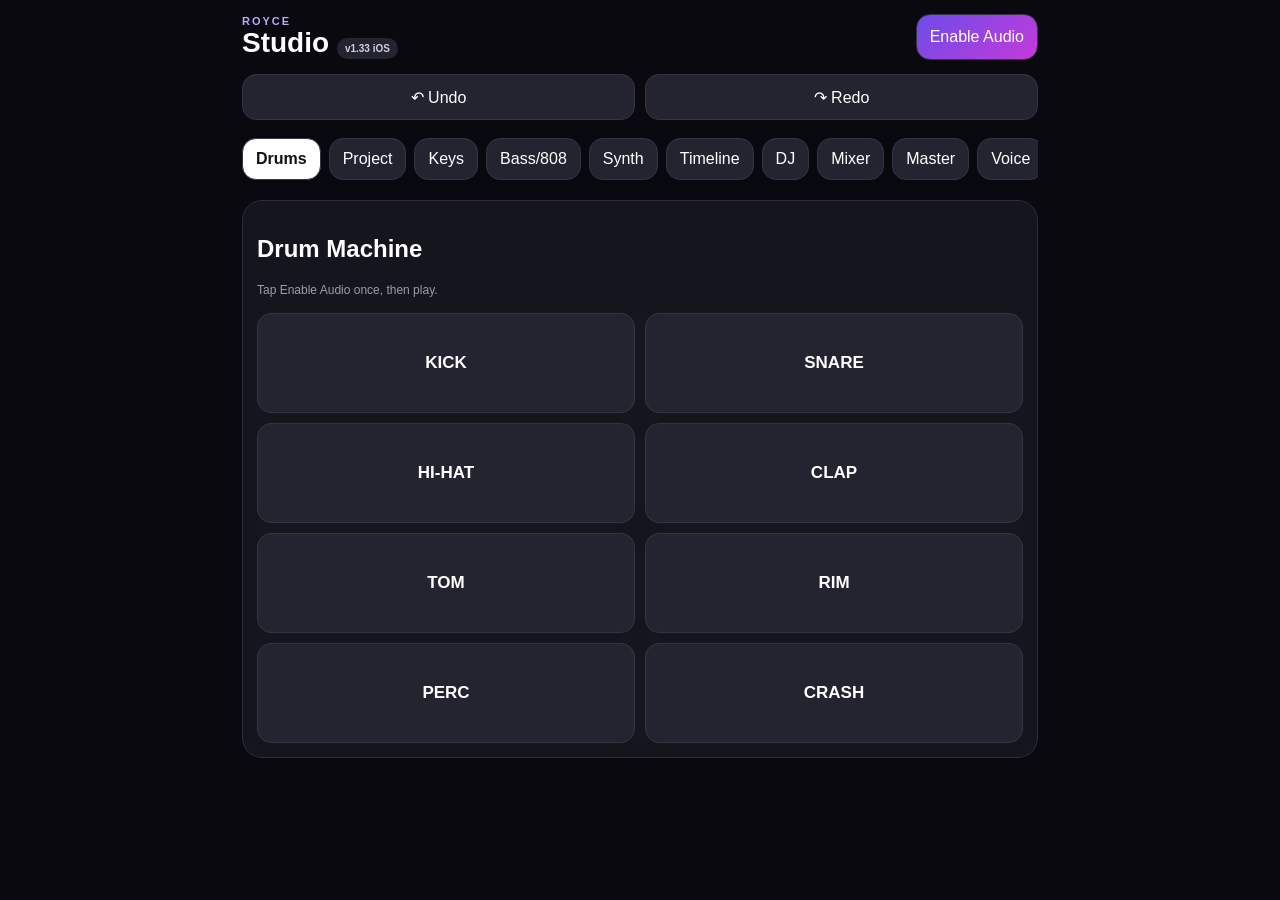
==== commit 7c558a0b: "Sync v1.33 live native clip mixing into offline iOS bundle" ====
--- a/ios/RoyceStudio/Web/index.html
+++ b/ios/RoyceStudio/Web/index.html
@@ -4,7 +4,7 @@
 <meta charset="utf-8">
 <meta name="viewport" content="width=device-width,initial-scale=1,viewport-fit=cover">
 <meta name="theme-color" content="#09090f">
-<title>Royce Studio v1.32 iOS</title>
+<title>Royce Studio v1.33 iOS</title>
 <style>
 :root{--bg:#09090f;--card:#15151e;--line:#2d2d3b;--text:#fff;--muted:#9d9dac;--accent:#8b5cf6}
 *{box-sizing:border-box}body{margin:0;background:var(--bg);color:var(--text);font-family:-apple-system,BlinkMacSystemFont,"Segoe UI",sans-serif}
@@ -39,7 +39,7 @@
 </head>
 <body>
 <div class="app">
-<header><div><p class="eyebrow">ROYCE</p><h1>Studio <span class="badge">v1.32 iOS</span></h1></div><button id="audioBtn" class="primary">Enable Audio</button></header>
+<header><div><p class="eyebrow">ROYCE</p><h1>Studio <span class="badge">v1.33 iOS</span></h1></div><button id="audioBtn" class="primary">Enable Audio</button></header>
 <div class="grid2" style="margin:0 0 10px"><button id="undoBtn" disabled>↶ Undo</button><button id="redoBtn" disabled>↷ Redo</button></div>
 <div class="tabs">
 <button class="tab active" data-tab="drums">Drums</button><button class="tab" data-tab="project">Project</button><button class="tab" data-tab="keys">Keys</button><button class="tab" data-tab="bass">Bass/808</button><button class="tab" data-tab="synth">Synth</button><button class="tab" data-tab="timeline">Timeline</button><button class="tab" data-tab="dj">DJ</button><button class="tab" data-tab="mixer">Mixer</button><button class="tab" data-tab="master">Master</button><button class="tab" data-tab="voice">Voice</button><button class="tab" data-tab="tune">Auto‑Tune</button>
@@ -69,7 +69,7 @@
 <section id="synth" class="panel"><div class="card"><h2>Synthesizer</h2><div class="grid2"><div class="row"><label>Oscillator</label><select id="oscType"><option>sawtooth</option><option>square</option><option>triangle</option><option>sine</option></select></div><div class="row"><label>Filter Cutoff <span id="cutoffVal">6000 Hz</span></label><input id="cutoff" type="range" min="200" max="12000" value="6000"></div><div class="row"><label>Attack <span id="attackVal">0.02s</span></label><input id="attack" type="range" min="0.01" max="1" step="0.01" value="0.02"></div><div class="row"><label>Release <span id="releaseVal">0.6s</span></label><input id="release" type="range" min="0.1" max="3" step="0.1" value="0.6"></div></div><div id="synthGrid" class="keygrid"></div></div></section>
 
 <section id="timeline" class="panel"><div class="card"><h2>Song Timeline</h2>
-<p class="status">Import beats or loops. 32-bar arrangement · place or nudge clips at 1/16-note precision, then trim, pan, mute, solo, split or duplicate them.</p>
+<p class="status">Import beats or loops. 32-bar arrangement · unique clips with live native volume/pan, 1/16-note placement, trim, mute, solo, split and duplicate.</p>
 <div class="grid2"><div class="row"><label>BPM</label><input id="timelineBpm" type="text" inputmode="numeric" value="120"></div><div class="row"><label>Transport</label><div class="transport"><button id="timelinePlay">▶</button><button id="timelineStop">■</button><button id="timelineRecord">REC</button></div></div></div>
 <div class="grid2"><div class="row"><label>Metronome</label><button id="metronomeToggle">Click Off</button></div><div class="row"><label>Click Volume</label><input id="metronomeVolume" type="range" min="0" max="1" step="0.01" value="0.22"></div></div>
 <div class="grid2"><button id="countInToggle">1-Bar Count-In Off</button><span></span></div>
@@ -174,6 +174,8 @@
  });
 }
 function rsMediaId(){return (crypto.randomUUID?crypto.randomUUID():(Date.now().toString(36)+'-'+Math.random().toString(36).slice(2)))}
+function rsClipId(){return 'clip-'+rsMediaId()}
+function ensureClipId(t){if(!t.clipId)t.clipId=rsClipId();return t.clipId}
 
 function impulse(c){const b=c.createBuffer(2,c.sampleRate*1.4,c.sampleRate);for(let ch=0;ch<2;ch++){const d=b.getChannelData(ch);for(let i=0;i<d.length;i++)d[i]=(Math.random()*2-1)*Math.pow(1-i/d.length,2.4)}return b}
 function nativeAudioAvailable(){return !!window.royceNativeAudio}
@@ -345,12 +347,13 @@
  const useNativeTransport=nativeAudioAvailable()&&window.royceNativeAudio.transportStart;
  if(useNativeTransport){
    const anySolo=audioTracks.some(t=>!!t.solo);
-   const nativeTracks=audioTracks.filter(t=>t.native&&!t.muted&&(!anySolo||t.solo)).map(t=>({
+   const nativeTracks=audioTracks.filter(t=>t.native).map(t=>({
      id:t.id,
+     clipId:ensureClipId(t),
      bar:Math.max(1,+t.bar||1),
      beat:Math.min(4,Math.max(1,+t.beat||1)),
      sixteenth:Math.min(4,Math.max(1,+t.sixteenth||1)),
-     volume:t.audio?.volume??t.volume??1,
+     volume:(t.muted||(anySolo&&!t.solo))?0:(t.audio?.volume??t.volume??1),
      pan:+t.pan||0,
      trimStart:Math.max(0,+t.trimStart||0),
      trimEnd:Math.max(0,+t.trimEnd||0)
@@ -507,11 +510,24 @@
  scheduleRecovery();
 };
 
+function syncLiveNativeClipMix(){
+ if(!(timelineClock&&nativeAudioAvailable()&&window.royceNativeAudio.transportClipVolume))return;
+ const anySolo=audioTracks.some(t=>!!t.solo);
+ audioTracks.forEach(t=>{
+   if(!t.native)return;
+   const clipId=ensureClipId(t);
+   const base=t.audio?.volume??t.volume??1;
+   const effective=(t.muted||(anySolo&&!t.solo))?0:base;
+   window.royceNativeAudio.transportClipVolume(clipId,effective);
+   if(window.royceNativeAudio.transportClipPan)window.royceNativeAudio.transportClipPan(clipId,+t.pan||0);
+ });
+}
 function renderAudioTracks(){
  const host=q('#audioList');
  if(!audioTracks.length){host.innerHTML='<p class="status">No imported tracks yet.</p>';return}
  host.innerHTML='';
  audioTracks.forEach((t,i)=>{
+  ensureClipId(t);
   const row=document.createElement('div');row.className='audio-row';
   row.innerHTML='<div class="audio-top"><b></b><span class="badge">Track '+(i+1)+'</span></div>'+
   '<audio controls preload="metadata" style="width:100%"></audio>'+
@@ -540,13 +556,17 @@
   muteBtn.onclick=()=>{
     t.muted=!t.muted;
     muteBtn.textContent=t.muted?'Muted':'Mute';muteBtn.classList.toggle('on',!!t.muted);
-    if(t.muted&&t.native&&nativeAudioAvailable()&&window.royceNativeAudio.mediaStop)window.royceNativeAudio.mediaStop(t.id);
+    if(t.native){
+      if(timelineClock)syncLiveNativeClipMix();
+      else if(t.muted&&nativeAudioAvailable()&&window.royceNativeAudio.mediaStop)window.royceNativeAudio.mediaStop(t.id);
+    }
     if(t.muted&&!t.native&&t.audio)t.audio.pause();
-    scheduleRecovery();
+    paintBars();scheduleRecovery();
   };
   soloBtn.onclick=()=>{
     t.solo=!t.solo;
     soloBtn.textContent=t.solo?'Solo On':'Solo';soloBtn.classList.toggle('on',!!t.solo);
+    syncLiveNativeClipMix();
     scheduleRecovery();
   };
   row.querySelector('[data-act="loop"]').onclick=e=>{
@@ -568,6 +588,7 @@
     const rightAudio=new Audio();
     const right={
       id:t.id,
+      clipId:rsClipId(),
       name:t.name+' · B',
       native:!!t.native,
       url:t.url||'',
@@ -596,6 +617,7 @@
     const copyAudio=new Audio();
     const copy={
       id:t.id,
+      clipId:rsClipId(),
       name:t.name+' Copy',
       native:!!t.native,
       url:t.url||'',
@@ -617,6 +639,9 @@
     renderAudioTracks();paintBars();scheduleRecovery();
   };
   row.querySelector('[data-act="remove"]').onclick=()=>{
+    if(t.native&&timelineClock&&nativeAudioAvailable()&&window.royceNativeAudio.transportClipVolume){
+      window.royceNativeAudio.transportClipVolume(ensureClipId(t),0);
+    }
     if(t.native&&nativeAudioAvailable()&&window.royceNativeAudio.mediaStop)window.royceNativeAudio.mediaStop(t.id);
     else{a.pause()}
     const removedURL=t.url;
@@ -629,10 +654,15 @@
   row.querySelector('[data-act="vol"]').oninput=e=>{
     const v=+e.target.value;t.volume=v;a.volume=v;
     if(t.native&&nativeAudioAvailable()&&window.royceNativeAudio.mediaVolume)window.royceNativeAudio.mediaVolume(t.id,v);
+    syncLiveNativeClipMix();
+    scheduleRecovery();
   };
   row.querySelector('[data-act="pan"]').oninput=e=>{
     t.pan=+e.target.value;
     row.querySelector('[data-pan-val]').textContent=Math.round(t.pan*100);
+    if(t.native&&timelineClock&&nativeAudioAvailable()&&window.royceNativeAudio.transportClipPan){
+      window.royceNativeAudio.transportClipPan(ensureClipId(t),t.pan);
+    }
     scheduleRecovery();
   };
   const nudgeClip=delta=>{
@@ -677,7 +707,7 @@
 window.royceNativeMediaImported=function(items){
  for(const item of (items||[])){
    const a=new Audio();a.volume=1;
-   audioTracks.push({id:item.id,name:item.name||'Imported Audio',native:true,url:'',audio:a,volume:1,loop:false,bar:1,beat:1,sixteenth:1,muted:false,solo:false,pan:0,trimStart:0,trimEnd:0});
+   audioTracks.push({id:item.id,clipId:rsClipId(),name:item.name||'Imported Audio',native:true,url:'',audio:a,volume:1,loop:false,bar:1,beat:1,sixteenth:1,muted:false,solo:false,pan:0,trimStart:0,trimEnd:0});
  }
  renderAudioTracks();paintBars();scheduleRecovery();
 };
@@ -692,7 +722,7 @@
    const id=rsMediaId();
    try{await rsStoreAudio(id,f)}catch(err){console.error('Royce media store failed',err)}
    const a=new Audio();a.volume=1;
-   audioTracks.push({id,name:f.name,url:URL.createObjectURL(f),audio:a,loop:false,bar:1,beat:1,sixteenth:1,muted:false,solo:false,pan:0,trimStart:0,trimEnd:0});
+   audioTracks.push({id,clipId:rsClipId(),name:f.name,url:URL.createObjectURL(f),audio:a,loop:false,bar:1,beat:1,sixteenth:1,muted:false,solo:false,pan:0,trimStart:0,trimEnd:0});
  }
  renderAudioTracks();paintBars();scheduleRecovery();e.target.value='';
 };
@@ -700,7 +730,7 @@
 
 function collectRoyceProject(){
  return {
-   version:'1.32-ios',
+   version:'1.33-ios',
    name:(q('#projectName').value||'Untitled Royce Session').trim()||'Untitled Royce Session',
    savedAt:new Date().toISOString(),
    bpm:timelineBpm(),
@@ -757,6 +787,7 @@
    },
    timeline:audioTracks.map(t=>({
      id:t.id||null,
+     clipId:ensureClipId(t),
      name:t.name,
      native:!!t.native,
      loop:!!t.loop,
@@ -780,7 +811,7 @@
    if(!meta?.id){missing++;continue}
    if(meta.native&&nativeAudioAvailable()){
      const a=new Audio();a.volume=meta.volume??1;
-     audioTracks.push({id:meta.id,name:meta.name||'Native Audio',native:true,url:'',audio:a,volume:meta.volume??1,loop:!!meta.loop,bar:+meta.bar||1,beat:Math.min(4,Math.max(1,+meta.beat||1)),sixteenth:Math.min(4,Math.max(1,+meta.sixteenth||1)),muted:!!meta.muted,solo:!!meta.solo,pan:+meta.pan||0,trimStart:Math.max(0,+meta.trimStart||0),trimEnd:Math.max(0,+meta.trimEnd||0)});
+     audioTracks.push({id:meta.id,clipId:meta.clipId||rsClipId(),name:meta.name||'Native Audio',native:true,url:'',audio:a,volume:meta.volume??1,loop:!!meta.loop,bar:+meta.bar||1,beat:Math.min(4,Math.max(1,+meta.beat||1)),sixteenth:Math.min(4,Math.max(1,+meta.sixteenth||1)),muted:!!meta.muted,solo:!!meta.solo,pan:+meta.pan||0,trimStart:Math.max(0,+meta.trimStart||0),trimEnd:Math.max(0,+meta.trimEnd||0)});
      continue;
    }
    try{
@@ -789,6 +820,7 @@
      const a=new Audio();a.volume=meta.volume??1;
      audioTracks.push({
        id:meta.id,
+       clipId:meta.clipId||rsClipId(),
        name:meta.name||stored.name||'Imported Audio',
        url:URL.createObjectURL(stored.blob),
        audio:a,
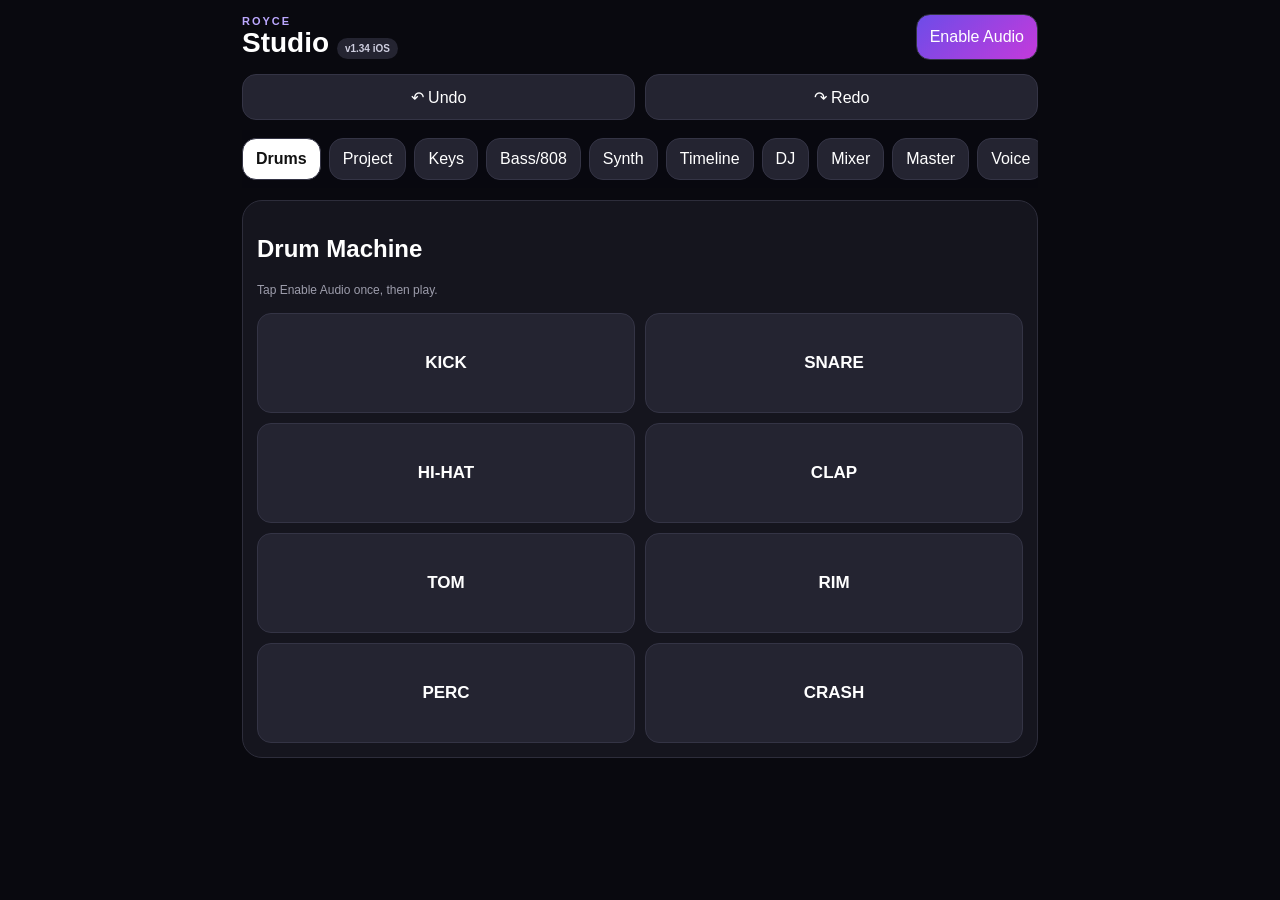
==== commit b615f0a4: "Sync v1.34 snap grid and clean timeline into offline iOS bundle" ====
--- a/ios/RoyceStudio/Web/index.html
+++ b/ios/RoyceStudio/Web/index.html
@@ -4,7 +4,7 @@
 <meta charset="utf-8">
 <meta name="viewport" content="width=device-width,initial-scale=1,viewport-fit=cover">
 <meta name="theme-color" content="#09090f">
-<title>Royce Studio v1.33 iOS</title>
+<title>Royce Studio v1.34 iOS</title>
 <style>
 :root{--bg:#09090f;--card:#15151e;--line:#2d2d3b;--text:#fff;--muted:#9d9dac;--accent:#8b5cf6}
 *{box-sizing:border-box}body{margin:0;background:var(--bg);color:var(--text);font-family:-apple-system,BlinkMacSystemFont,"Segoe UI",sans-serif}
@@ -39,7 +39,7 @@
 </head>
 <body>
 <div class="app">
-<header><div><p class="eyebrow">ROYCE</p><h1>Studio <span class="badge">v1.33 iOS</span></h1></div><button id="audioBtn" class="primary">Enable Audio</button></header>
+<header><div><p class="eyebrow">ROYCE</p><h1>Studio <span class="badge">v1.34 iOS</span></h1></div><button id="audioBtn" class="primary">Enable Audio</button></header>
 <div class="grid2" style="margin:0 0 10px"><button id="undoBtn" disabled>↶ Undo</button><button id="redoBtn" disabled>↷ Redo</button></div>
 <div class="tabs">
 <button class="tab active" data-tab="drums">Drums</button><button class="tab" data-tab="project">Project</button><button class="tab" data-tab="keys">Keys</button><button class="tab" data-tab="bass">Bass/808</button><button class="tab" data-tab="synth">Synth</button><button class="tab" data-tab="timeline">Timeline</button><button class="tab" data-tab="dj">DJ</button><button class="tab" data-tab="mixer">Mixer</button><button class="tab" data-tab="master">Master</button><button class="tab" data-tab="voice">Voice</button><button class="tab" data-tab="tune">Auto‑Tune</button>
@@ -69,8 +69,9 @@
 <section id="synth" class="panel"><div class="card"><h2>Synthesizer</h2><div class="grid2"><div class="row"><label>Oscillator</label><select id="oscType"><option>sawtooth</option><option>square</option><option>triangle</option><option>sine</option></select></div><div class="row"><label>Filter Cutoff <span id="cutoffVal">6000 Hz</span></label><input id="cutoff" type="range" min="200" max="12000" value="6000"></div><div class="row"><label>Attack <span id="attackVal">0.02s</span></label><input id="attack" type="range" min="0.01" max="1" step="0.01" value="0.02"></div><div class="row"><label>Release <span id="releaseVal">0.6s</span></label><input id="release" type="range" min="0.1" max="3" step="0.1" value="0.6"></div></div><div id="synthGrid" class="keygrid"></div></div></section>
 
 <section id="timeline" class="panel"><div class="card"><h2>Song Timeline</h2>
-<p class="status">Import beats or loops. 32-bar arrangement · unique clips with live native volume/pan, 1/16-note placement, trim, mute, solo, split and duplicate.</p>
+<p class="status">Import beats or loops. 32-bar arrangement · live native clip mixing with selectable snap grid, trim, mute, solo, split and duplicate.</p>
 <div class="grid2"><div class="row"><label>BPM</label><input id="timelineBpm" type="text" inputmode="numeric" value="120"></div><div class="row"><label>Transport</label><div class="transport"><button id="timelinePlay">▶</button><button id="timelineStop">■</button><button id="timelineRecord">REC</button></div></div></div>
+<div class="grid2" style="margin-top:10px"><div class="row"><label>Nudge / Snap Grid</label><select id="snapGrid"><option value="1">1/16 Note</option><option value="2">1/8 Note</option><option value="4">1 Beat</option><option value="16">1 Bar</option></select></div><p class="status" id="snapStatus">Nudge moves clips by 1/16 note.</p></div>
 <div class="grid2"><div class="row"><label>Metronome</label><button id="metronomeToggle">Click Off</button></div><div class="row"><label>Click Volume</label><input id="metronomeVolume" type="range" min="0" max="1" step="0.01" value="0.22"></div></div>
 <div class="grid2"><button id="countInToggle">1-Bar Count-In Off</button><span></span></div>
 <p class="status" id="timelineStatus">Stopped · Native synchronized transport ready</p>
@@ -94,7 +95,7 @@
 </div>
 <div class="grid2"><label class="file-btn">+ Browser Import<input id="importTracks" type="file" accept="audio/*" multiple></label><button id="nativeImportMedia">+ Import from iPhone Files</button></div>
 <div class="grid2" style="margin-top:10px"><button id="stopAllAudio">Stop All</button><span></span></div>
-<div class="timeline-ruler" id="timelineRuler"><div class="bar">1</div><div class="bar">2</div><div class="bar">3</div><div class="bar">4</div><div class="bar">5</div><div class="bar">6</div><div class="bar">7</div><div class="bar">8</div><div class="bar">9</div><div class="bar">10</div><div class="bar">11</div><div class="bar">12</div><div class="bar">13</div><div class="bar">14</div><div class="bar">15</div><div class="bar">16</div><div class="bar">17</div><div class="bar">18</div><div class="bar">19</div><div class="bar">20</div><div class="bar">21</div><div class="bar">22</div><div class="bar">23</div><div class="bar">24</div><div class="bar">25</div><div class="bar">26</div><div class="bar">27</div><div class="bar">28</div><div class="bar">29</div><div class="bar">30</div><div class="bar">31</div><div class="bar">32</div></div><div class="bar">2</div><div class="bar">3</div><div class="bar">4</div><div class="bar">5</div><div class="bar">6</div><div class="bar">7</div><div class="bar">8</div></div>
+<div class="timeline-ruler" id="timelineRuler"><div class="bar">1</div><div class="bar">2</div><div class="bar">3</div><div class="bar">4</div><div class="bar">5</div><div class="bar">6</div><div class="bar">7</div><div class="bar">8</div><div class="bar">9</div><div class="bar">10</div><div class="bar">11</div><div class="bar">12</div><div class="bar">13</div><div class="bar">14</div><div class="bar">15</div><div class="bar">16</div><div class="bar">17</div><div class="bar">18</div><div class="bar">19</div><div class="bar">20</div><div class="bar">21</div><div class="bar">22</div><div class="bar">23</div><div class="bar">24</div><div class="bar">25</div><div class="bar">26</div><div class="bar">27</div><div class="bar">28</div><div class="bar">29</div><div class="bar">30</div><div class="bar">31</div><div class="bar">32</div></div>
 <div id="audioList" class="audio-list" style="margin-top:12px"><p class="status">No imported tracks yet.</p></div>
 </div></section>
 
@@ -509,7 +510,20 @@
  if(timelineClock&&metronomeEnabled&&nativeAudioAvailable()&&window.royceNativeAudio.metronomeStart)window.royceNativeAudio.metronomeStart(bpm);
  scheduleRecovery();
 };
-
+q('#snapGrid').onchange=()=>{updateSnapGridUI();scheduleRecovery()};
+
+function snapGridSteps(){
+ const el=q('#snapGrid');
+ return Math.min(16,Math.max(1,+el?.value||1));
+}
+function snapGridLabel(){
+ const steps=snapGridSteps();
+ return steps===16?'1 bar':steps===4?'1 beat':steps===2?'1/8 note':'1/16 note';
+}
+function updateSnapGridUI(){
+ const s=q('#snapStatus');
+ if(s)s.textContent='Nudge moves clips by '+snapGridLabel()+'.';
+}
 function syncLiveNativeClipMix(){
  if(!(timelineClock&&nativeAudioAvailable()&&window.royceNativeAudio.transportClipVolume))return;
  const anySolo=audioTracks.some(t=>!!t.solo);
@@ -536,7 +550,7 @@
   '<div class="row"><label>Pan <span data-pan-val>'+(Math.round((+t.pan||0)*100))+'</span></label><input data-act="pan" type="range" min="-1" max="1" step="0.01" value="'+(+t.pan||0)+'"></div></div>'+
   '<div class="grid2"><div class="row"><label>Start Bar</label><input data-act="bar" type="range" min="1" max="32" step="1" value="'+t.bar+'"></div>'+
   '<div class="row"><label>Start Beat <span data-beat-val>'+(Math.min(4,Math.max(1,+t.beat||1)))+'</span></label><input data-act="beat" type="range" min="1" max="4" step="1" value="'+Math.min(4,Math.max(1,+t.beat||1))+'"></div></div>'+
-  '<div class="row"><label>16th Step <span data-sixteenth-val>'+(Math.min(4,Math.max(1,+t.sixteenth||1)))+'</span></label><input data-act="sixteenth" type="range" min="1" max="4" step="1" value="'+Math.min(4,Math.max(1,+t.sixteenth||1))+'"></div>'+  '<div class="grid2"><button data-act="nudgeLeft">← Nudge 1/16</button><button data-act="nudgeRight">Nudge 1/16 →</button></div>'+
+  '<div class="row"><label>16th Step <span data-sixteenth-val>'+(Math.min(4,Math.max(1,+t.sixteenth||1)))+'</span></label><input data-act="sixteenth" type="range" min="1" max="4" step="1" value="'+Math.min(4,Math.max(1,+t.sixteenth||1))+'"></div>'+  '<div class="grid2"><button data-act="nudgeLeft">← Nudge</button><button data-act="nudgeRight">Nudge →</button></div>'+
   '<div class="grid2"><div class="row"><label>Trim Start (sec)</label><input data-act="trimStart" type="number" inputmode="decimal" min="0" step="0.1" value="'+(+t.trimStart||0).toFixed(1)+'"></div>'+
   '<div class="row"><label>Trim End (sec) · 0 = full</label><input data-act="trimEnd" type="number" inputmode="decimal" min="0" step="0.1" value="'+(+t.trimEnd||0).toFixed(1)+'"></div></div>'+
   '<div class="row"><label>Split At Source Time (sec)</label><input data-act="splitAt" type="number" inputmode="decimal" min="0.1" step="0.1" value="'+Math.max(0.1,(+t.trimStart||0)+1).toFixed(1)+'"></div>';
@@ -677,8 +691,8 @@
     t.sixteenth=(within%4)+1;
     renderAudioTracks();paintBars();scheduleRecovery();
   };
-  row.querySelector('[data-act="nudgeLeft"]').onclick=()=>nudgeClip(-1);
-  row.querySelector('[data-act="nudgeRight"]').onclick=()=>nudgeClip(1);
+  row.querySelector('[data-act="nudgeLeft"]').onclick=()=>nudgeClip(-snapGridSteps());
+  row.querySelector('[data-act="nudgeRight"]').onclick=()=>nudgeClip(snapGridSteps());
   row.querySelector('[data-act="bar"]').oninput=e=>{t.bar=+e.target.value;paintBars();scheduleRecovery()};
   row.querySelector('[data-act="beat"]').oninput=e=>{
     t.beat=Math.min(4,Math.max(1,+e.target.value||1));
@@ -730,10 +744,11 @@
 
 function collectRoyceProject(){
  return {
-   version:'1.33-ios',
+   version:'1.34-ios',
    name:(q('#projectName').value||'Untitled Royce Session').trim()||'Untitled Royce Session',
    savedAt:new Date().toISOString(),
    bpm:timelineBpm(),
+   snapGrid:snapGridSteps(),
    metronome:{
      enabled:metronomeEnabled,
      countIn:countInEnabled,
@@ -845,6 +860,7 @@
 window.royceApplyNativeProject=async function(p){
  if(!p||typeof p!=='object')return;
  applyValue('projectName',p.name||'Untitled Royce Session');applyValue('timelineBpm',p.bpm||120);
+ applyValue('snapGrid',p.snapGrid||1);updateSnapGridUI();
  const metro=p.metronome||{},punch=p.punch||{};
  metronomeEnabled=!!metro.enabled;countInEnabled=!!metro.countIn;
  punchInEnabled=!!punch.enabled;
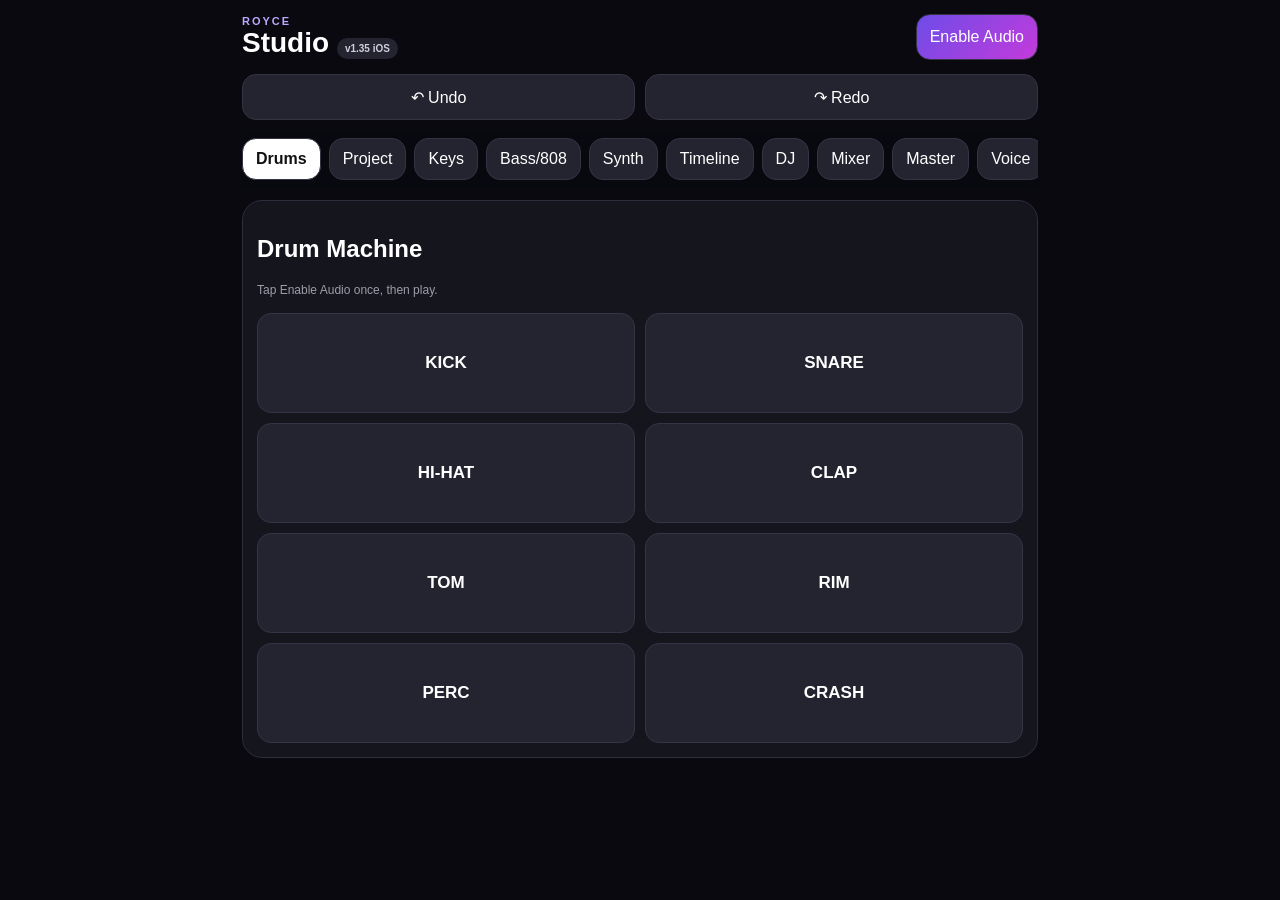
==== commit c36e407c: "Sync v1.35 native clip looping into offline iOS bundle" ====
--- a/ios/RoyceStudio/Web/index.html
+++ b/ios/RoyceStudio/Web/index.html
@@ -4,7 +4,7 @@
 <meta charset="utf-8">
 <meta name="viewport" content="width=device-width,initial-scale=1,viewport-fit=cover">
 <meta name="theme-color" content="#09090f">
-<title>Royce Studio v1.34 iOS</title>
+<title>Royce Studio v1.35 iOS</title>
 <style>
 :root{--bg:#09090f;--card:#15151e;--line:#2d2d3b;--text:#fff;--muted:#9d9dac;--accent:#8b5cf6}
 *{box-sizing:border-box}body{margin:0;background:var(--bg);color:var(--text);font-family:-apple-system,BlinkMacSystemFont,"Segoe UI",sans-serif}
@@ -39,7 +39,7 @@
 </head>
 <body>
 <div class="app">
-<header><div><p class="eyebrow">ROYCE</p><h1>Studio <span class="badge">v1.34 iOS</span></h1></div><button id="audioBtn" class="primary">Enable Audio</button></header>
+<header><div><p class="eyebrow">ROYCE</p><h1>Studio <span class="badge">v1.35 iOS</span></h1></div><button id="audioBtn" class="primary">Enable Audio</button></header>
 <div class="grid2" style="margin:0 0 10px"><button id="undoBtn" disabled>↶ Undo</button><button id="redoBtn" disabled>↷ Redo</button></div>
 <div class="tabs">
 <button class="tab active" data-tab="drums">Drums</button><button class="tab" data-tab="project">Project</button><button class="tab" data-tab="keys">Keys</button><button class="tab" data-tab="bass">Bass/808</button><button class="tab" data-tab="synth">Synth</button><button class="tab" data-tab="timeline">Timeline</button><button class="tab" data-tab="dj">DJ</button><button class="tab" data-tab="mixer">Mixer</button><button class="tab" data-tab="master">Master</button><button class="tab" data-tab="voice">Voice</button><button class="tab" data-tab="tune">Auto‑Tune</button>
@@ -69,7 +69,7 @@
 <section id="synth" class="panel"><div class="card"><h2>Synthesizer</h2><div class="grid2"><div class="row"><label>Oscillator</label><select id="oscType"><option>sawtooth</option><option>square</option><option>triangle</option><option>sine</option></select></div><div class="row"><label>Filter Cutoff <span id="cutoffVal">6000 Hz</span></label><input id="cutoff" type="range" min="200" max="12000" value="6000"></div><div class="row"><label>Attack <span id="attackVal">0.02s</span></label><input id="attack" type="range" min="0.01" max="1" step="0.01" value="0.02"></div><div class="row"><label>Release <span id="releaseVal">0.6s</span></label><input id="release" type="range" min="0.1" max="3" step="0.1" value="0.6"></div></div><div id="synthGrid" class="keygrid"></div></div></section>
 
 <section id="timeline" class="panel"><div class="card"><h2>Song Timeline</h2>
-<p class="status">Import beats or loops. 32-bar arrangement · live native clip mixing with selectable snap grid, trim, mute, solo, split and duplicate.</p>
+<p class="status">Import beats or loops. 32-bar arrangement · native synchronized clip looping, live mixing, selectable snap grid, trim, mute, solo, split and duplicate.</p>
 <div class="grid2"><div class="row"><label>BPM</label><input id="timelineBpm" type="text" inputmode="numeric" value="120"></div><div class="row"><label>Transport</label><div class="transport"><button id="timelinePlay">▶</button><button id="timelineStop">■</button><button id="timelineRecord">REC</button></div></div></div>
 <div class="grid2" style="margin-top:10px"><div class="row"><label>Nudge / Snap Grid</label><select id="snapGrid"><option value="1">1/16 Note</option><option value="2">1/8 Note</option><option value="4">1 Beat</option><option value="16">1 Bar</option></select></div><p class="status" id="snapStatus">Nudge moves clips by 1/16 note.</p></div>
 <div class="grid2"><div class="row"><label>Metronome</label><button id="metronomeToggle">Click Off</button></div><div class="row"><label>Click Volume</label><input id="metronomeVolume" type="range" min="0" max="1" step="0.01" value="0.22"></div></div>
@@ -356,6 +356,7 @@
      sixteenth:Math.min(4,Math.max(1,+t.sixteenth||1)),
      volume:(t.muted||(anySolo&&!t.solo))?0:(t.audio?.volume??t.volume??1),
      pan:+t.pan||0,
+     loop:!!t.loop,
      trimStart:Math.max(0,+t.trimStart||0),
      trimEnd:Math.max(0,+t.trimEnd||0)
    }));
@@ -564,9 +565,10 @@
       window.royceNativeAudio.mediaToggle(t.id,a.volume,t.loop);
     }else a.paused?a.play():a.pause();
   };
-  const muteBtn=row.querySelector('[data-act="mute"]'),soloBtn=row.querySelector('[data-act="solo"]');
+  const muteBtn=row.querySelector('[data-act="mute"]'),soloBtn=row.querySelector('[data-act="solo"]'),loopBtn=row.querySelector('[data-act="loop"]');
   muteBtn.textContent=t.muted?'Muted':'Mute';muteBtn.classList.toggle('on',!!t.muted);
   soloBtn.textContent=t.solo?'Solo On':'Solo';soloBtn.classList.toggle('on',!!t.solo);
+  loopBtn.textContent=t.loop?'Loop On':'Loop Off';loopBtn.classList.toggle('on',!!t.loop);
   muteBtn.onclick=()=>{
     t.muted=!t.muted;
     muteBtn.textContent=t.muted?'Muted':'Mute';muteBtn.classList.toggle('on',!!t.muted);
@@ -583,10 +585,11 @@
     syncLiveNativeClipMix();
     scheduleRecovery();
   };
-  row.querySelector('[data-act="loop"]').onclick=e=>{
+  loopBtn.onclick=()=>{
     t.loop=!t.loop;a.loop=t.loop;
     if(t.native&&nativeAudioAvailable()&&window.royceNativeAudio.mediaLoop)window.royceNativeAudio.mediaLoop(t.id,t.loop);
-    e.target.textContent=t.loop?'Loop On':'Loop Off';e.target.classList.toggle('on',t.loop)
+    loopBtn.textContent=t.loop?'Loop On':'Loop Off';loopBtn.classList.toggle('on',t.loop);
+    scheduleRecovery();
   };
   row.querySelector('[data-act="split"]').onclick=()=>{
     const splitInput=row.querySelector('[data-act="splitAt"]');
@@ -744,7 +747,7 @@
 
 function collectRoyceProject(){
  return {
-   version:'1.34-ios',
+   version:'1.35-ios',
    name:(q('#projectName').value||'Untitled Royce Session').trim()||'Untitled Royce Session',
    savedAt:new Date().toISOString(),
    bpm:timelineBpm(),
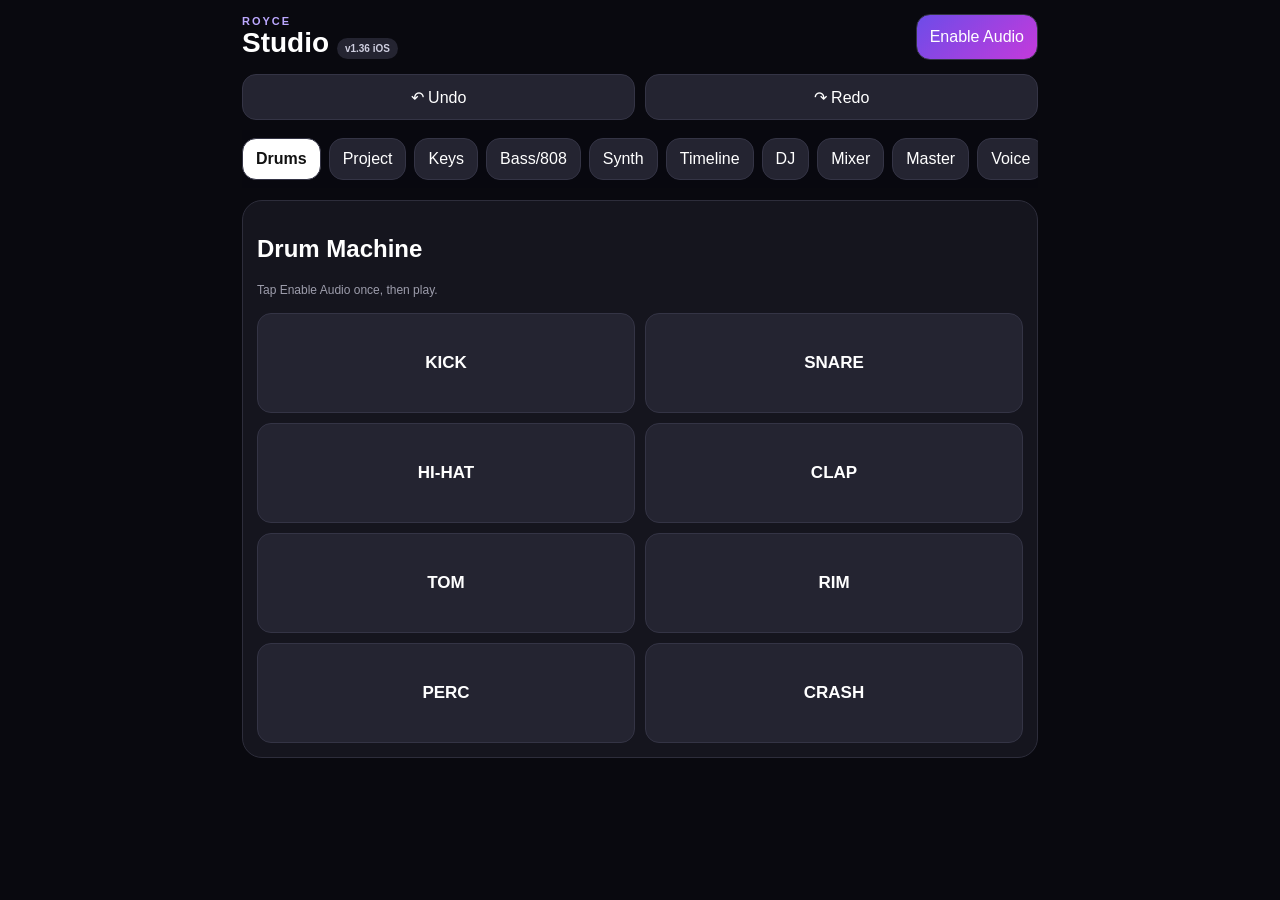
==== commit 4071f33c: "Sync v1.36 variable song length into offline iOS bundle" ====
--- a/ios/RoyceStudio/Web/index.html
+++ b/ios/RoyceStudio/Web/index.html
@@ -4,7 +4,7 @@
 <meta charset="utf-8">
 <meta name="viewport" content="width=device-width,initial-scale=1,viewport-fit=cover">
 <meta name="theme-color" content="#09090f">
-<title>Royce Studio v1.35 iOS</title>
+<title>Royce Studio v1.36 iOS</title>
 <style>
 :root{--bg:#09090f;--card:#15151e;--line:#2d2d3b;--text:#fff;--muted:#9d9dac;--accent:#8b5cf6}
 *{box-sizing:border-box}body{margin:0;background:var(--bg);color:var(--text);font-family:-apple-system,BlinkMacSystemFont,"Segoe UI",sans-serif}
@@ -29,7 +29,7 @@
 .audio-list{display:grid;gap:10px}.audio-row{background:#0e0e14;border:1px solid #2a2a38;border-radius:16px;padding:12px;display:grid;gap:10px}
 .audio-top{display:flex;justify-content:space-between;gap:10px;align-items:center}.audio-top b{overflow:hidden;text-overflow:ellipsis;white-space:nowrap}
 .audio-actions{display:grid;grid-template-columns:repeat(3,1fr);gap:8px}.file-btn{display:grid;place-items:center;border:1px solid #343445;background:#242431;color:#fff;border-radius:14px;min-height:46px;padding:10px 13px}
-.file-btn input{display:none}.timeline-ruler{display:grid;grid-template-columns:repeat(8,1fr);gap:4px;margin-top:12px}.bar{height:44px;border-radius:9px;border:1px solid #303041;background:#111119;display:grid;place-items:center;color:#777;font-size:10px}.bar.on{background:linear-gradient(135deg,#5639bd,#8b5cf6);color:#fff}.bar.playhead{outline:2px solid #fff;transform:translateY(-2px)}
+.file-btn input{display:none}.timeline-ruler{display:grid;grid-template-columns:repeat(8,1fr);gap:4px;margin-top:12px}.bar{height:44px;border-radius:9px;border:1px solid #303041;background:#111119;display:grid;place-items:center;color:#777;font-size:10px}.bar.on{background:linear-gradient(135deg,#5639bd,#8b5cf6);color:#fff}.bar.playhead{outline:2px solid #fff;transform:translateY(-2px)}.bar.outside{opacity:.22}
 .deck-file{margin:10px 0}.deck audio{width:100%;margin:8px 0}
 @media(max-width:620px){.audio-actions{grid-template-columns:1fr 1fr}.timeline-ruler{grid-template-columns:repeat(4,1fr)}}
 
@@ -39,7 +39,7 @@
 </head>
 <body>
 <div class="app">
-<header><div><p class="eyebrow">ROYCE</p><h1>Studio <span class="badge">v1.35 iOS</span></h1></div><button id="audioBtn" class="primary">Enable Audio</button></header>
+<header><div><p class="eyebrow">ROYCE</p><h1>Studio <span class="badge">v1.36 iOS</span></h1></div><button id="audioBtn" class="primary">Enable Audio</button></header>
 <div class="grid2" style="margin:0 0 10px"><button id="undoBtn" disabled>↶ Undo</button><button id="redoBtn" disabled>↷ Redo</button></div>
 <div class="tabs">
 <button class="tab active" data-tab="drums">Drums</button><button class="tab" data-tab="project">Project</button><button class="tab" data-tab="keys">Keys</button><button class="tab" data-tab="bass">Bass/808</button><button class="tab" data-tab="synth">Synth</button><button class="tab" data-tab="timeline">Timeline</button><button class="tab" data-tab="dj">DJ</button><button class="tab" data-tab="mixer">Mixer</button><button class="tab" data-tab="master">Master</button><button class="tab" data-tab="voice">Voice</button><button class="tab" data-tab="tune">Auto‑Tune</button>
@@ -69,9 +69,10 @@
 <section id="synth" class="panel"><div class="card"><h2>Synthesizer</h2><div class="grid2"><div class="row"><label>Oscillator</label><select id="oscType"><option>sawtooth</option><option>square</option><option>triangle</option><option>sine</option></select></div><div class="row"><label>Filter Cutoff <span id="cutoffVal">6000 Hz</span></label><input id="cutoff" type="range" min="200" max="12000" value="6000"></div><div class="row"><label>Attack <span id="attackVal">0.02s</span></label><input id="attack" type="range" min="0.01" max="1" step="0.01" value="0.02"></div><div class="row"><label>Release <span id="releaseVal">0.6s</span></label><input id="release" type="range" min="0.1" max="3" step="0.1" value="0.6"></div></div><div id="synthGrid" class="keygrid"></div></div></section>
 
 <section id="timeline" class="panel"><div class="card"><h2>Song Timeline</h2>
-<p class="status">Import beats or loops. 32-bar arrangement · native synchronized clip looping, live mixing, selectable snap grid, trim, mute, solo, split and duplicate.</p>
+<p class="status">Import beats or loops. 8/16/24/32-bar arrangement · native synchronized looping, live mixing, snap grid, trim, mute, solo, split and duplicate.</p>
 <div class="grid2"><div class="row"><label>BPM</label><input id="timelineBpm" type="text" inputmode="numeric" value="120"></div><div class="row"><label>Transport</label><div class="transport"><button id="timelinePlay">▶</button><button id="timelineStop">■</button><button id="timelineRecord">REC</button></div></div></div>
-<div class="grid2" style="margin-top:10px"><div class="row"><label>Nudge / Snap Grid</label><select id="snapGrid"><option value="1">1/16 Note</option><option value="2">1/8 Note</option><option value="4">1 Beat</option><option value="16">1 Bar</option></select></div><p class="status" id="snapStatus">Nudge moves clips by 1/16 note.</p></div>
+<div class="grid2" style="margin-top:10px"><div class="row"><label>Nudge / Snap Grid</label><select id="snapGrid"><option value="1">1/16 Note</option><option value="2">1/8 Note</option><option value="4">1 Beat</option><option value="16">1 Bar</option></select></div><div class="row"><label>Song Length</label><select id="songLength"><option value="8">8 Bars</option><option value="16">16 Bars</option><option value="24">24 Bars</option><option value="32" selected>32 Bars</option></select></div></div>
+<div class="grid2"><p class="status" id="snapStatus">Nudge moves clips by 1/16 note.</p><p class="status" id="songLengthStatus">32-bar song.</p></div>
 <div class="grid2"><div class="row"><label>Metronome</label><button id="metronomeToggle">Click Off</button></div><div class="row"><label>Click Volume</label><input id="metronomeVolume" type="range" min="0" max="1" step="0.01" value="0.22"></div></div>
 <div class="grid2"><button id="countInToggle">1-Bar Count-In Off</button><span></span></div>
 <p class="status" id="timelineStatus">Stopped · Native synchronized transport ready</p>
@@ -336,7 +337,7 @@
 }
 function startTimeline(record=false){
  stopTimeline(false);
- const bpm=timelineBpm(),barMs=(240000/bpm),started=performance.now();
+ const bpm=timelineBpm(),barMs=(240000/bpm),lengthBars=arrangementBars(),started=performance.now();
  if(metronomeEnabled&&nativeAudioAvailable()&&window.royceNativeAudio.metronomeStart){
    window.royceNativeAudio.metronomeVolume?.(+q('#metronomeVolume').value);
    window.royceNativeAudio.metronomeStart(bpm);
@@ -360,16 +361,18 @@
      trimStart:Math.max(0,+t.trimStart||0),
      trimEnd:Math.max(0,+t.trimEnd||0)
    }));
-   const compBar=compLoadedTakeId?Math.max(1,+q('#compStartBar').value||1):null;
+   const rawCompBar=Math.max(1,+q('#compStartBar').value||1);
+   const compBar=(compLoadedTakeId&&rawCompBar<=lengthBars)?rawCompBar:null;
    if(nativeTracks.length||compBar!==null){
-     window.royceNativeAudio.transportStart(bpm,nativeTracks,compBar);
+     window.royceNativeAudio.transportStart(bpm,nativeTracks,compBar,lengthBars);
    }
  }
- if(compLoadedTakeId&&!useNativeTransport&&nativeAudioAvailable()&&window.royceNativeAudio.compPlay){
+ if(compLoadedTakeId&&!useNativeTransport&&(+q('#compStartBar').value||1)<=lengthBars&&nativeAudioAvailable()&&window.royceNativeAudio.compPlay){
    const vocalDelay=Math.max(0,(Math.max(1,+q('#compStartBar').value||1)-1)*barMs);
    timelineTimers.push(setTimeout(()=>window.royceNativeAudio.compPlay(),vocalDelay));
  }
  audioTracks.forEach(t=>{
+   if((+t.bar||1)>lengthBars)return;
    const anySolo=audioTracks.some(x=>!!x.solo);
    if(t.muted||(anySolo&&!t.solo))return;
    if(t.native&&useNativeTransport)return;
@@ -388,11 +391,13 @@
    },delay));
  });
  const update=()=>{
-   const bar=Math.min(32,Math.floor((performance.now()-started)/barMs)+1);
-   qa('#timelineRuler .bar').forEach((b,i)=>b.classList.toggle('playhead',i===bar-1));
-   q('#timelineStatus').textContent=(record?'Recording arrangement':'Playing')+' · Bar '+bar+' · '+bpm+' BPM'+(useNativeTransport?' · Native Sync':'');
-   if(bar>=32&&!audioTracks.some(t=>t.loop)){
-     if(performance.now()-started>=barMs*32){if(timelineClock){clearInterval(timelineClock);timelineClock=null}}
+   const elapsed=performance.now()-started;
+   const bar=Math.min(lengthBars,Math.floor(elapsed/barMs)+1);
+   qa('#timelineRuler .bar').forEach((b,i)=>b.classList.toggle('playhead',i===bar-1&&i<lengthBars));
+   q('#timelineStatus').textContent=(record?'Recording arrangement':'Playing')+' · Bar '+bar+'/'+lengthBars+' · '+bpm+' BPM'+(useNativeTransport?' · Native Sync':'');
+   if(elapsed>=barMs*lengthBars){
+     stopTimeline(record);
+     return;
    }
  };
  update();timelineClock=setInterval(update,120);
@@ -434,8 +439,9 @@
 };
 
 function normalizePunchBars(){
- let start=Math.max(1,Math.min(32,+q('#punchStart').value||1));
- let end=Math.max(1,Math.min(32,+q('#punchEnd').value||1));
+ const limit=arrangementBars();
+ let start=Math.max(1,Math.min(limit,+q('#punchStart').value||1));
+ let end=Math.max(1,Math.min(limit,+q('#punchEnd').value||1));
  if(end<start){end=start;q('#punchEnd').value=end}
  q('#punchStartVal').textContent=start;
  q('#punchEndVal').textContent=end;
@@ -512,7 +518,19 @@
  scheduleRecovery();
 };
 q('#snapGrid').onchange=()=>{updateSnapGridUI();scheduleRecovery()};
-
+q('#songLength').onchange=()=>{updateArrangementUI();scheduleRecovery()};
+
+function arrangementBars(){
+ const v=+q('#songLength')?.value||32;
+ return [8,16,24,32].includes(v)?v:32;
+}
+function updateArrangementUI(){
+ const length=arrangementBars();
+ qa('#timelineRuler .bar').forEach((b,i)=>b.classList.toggle('outside',i>=length));
+ const status=q('#songLengthStatus');
+ if(status)status.textContent=length+'-bar song.';
+ if(typeof normalizePunchBars==='function')normalizePunchBars();
+}
 function snapGridSteps(){
  const el=q('#snapGrid');
  return Math.min(16,Math.max(1,+el?.value||1));
@@ -747,10 +765,11 @@
 
 function collectRoyceProject(){
  return {
-   version:'1.35-ios',
+   version:'1.36-ios',
    name:(q('#projectName').value||'Untitled Royce Session').trim()||'Untitled Royce Session',
    savedAt:new Date().toISOString(),
    bpm:timelineBpm(),
+   songLength:arrangementBars(),
    snapGrid:snapGridSteps(),
    metronome:{
      enabled:metronomeEnabled,
@@ -863,6 +882,7 @@
 window.royceApplyNativeProject=async function(p){
  if(!p||typeof p!=='object')return;
  applyValue('projectName',p.name||'Untitled Royce Session');applyValue('timelineBpm',p.bpm||120);
+ applyValue('songLength',p.songLength||32);updateArrangementUI();
  applyValue('snapGrid',p.snapGrid||1);updateSnapGridUI();
  const metro=p.metronome||{},punch=p.punch||{};
  metronomeEnabled=!!metro.enabled;countInEnabled=!!metro.countIn;
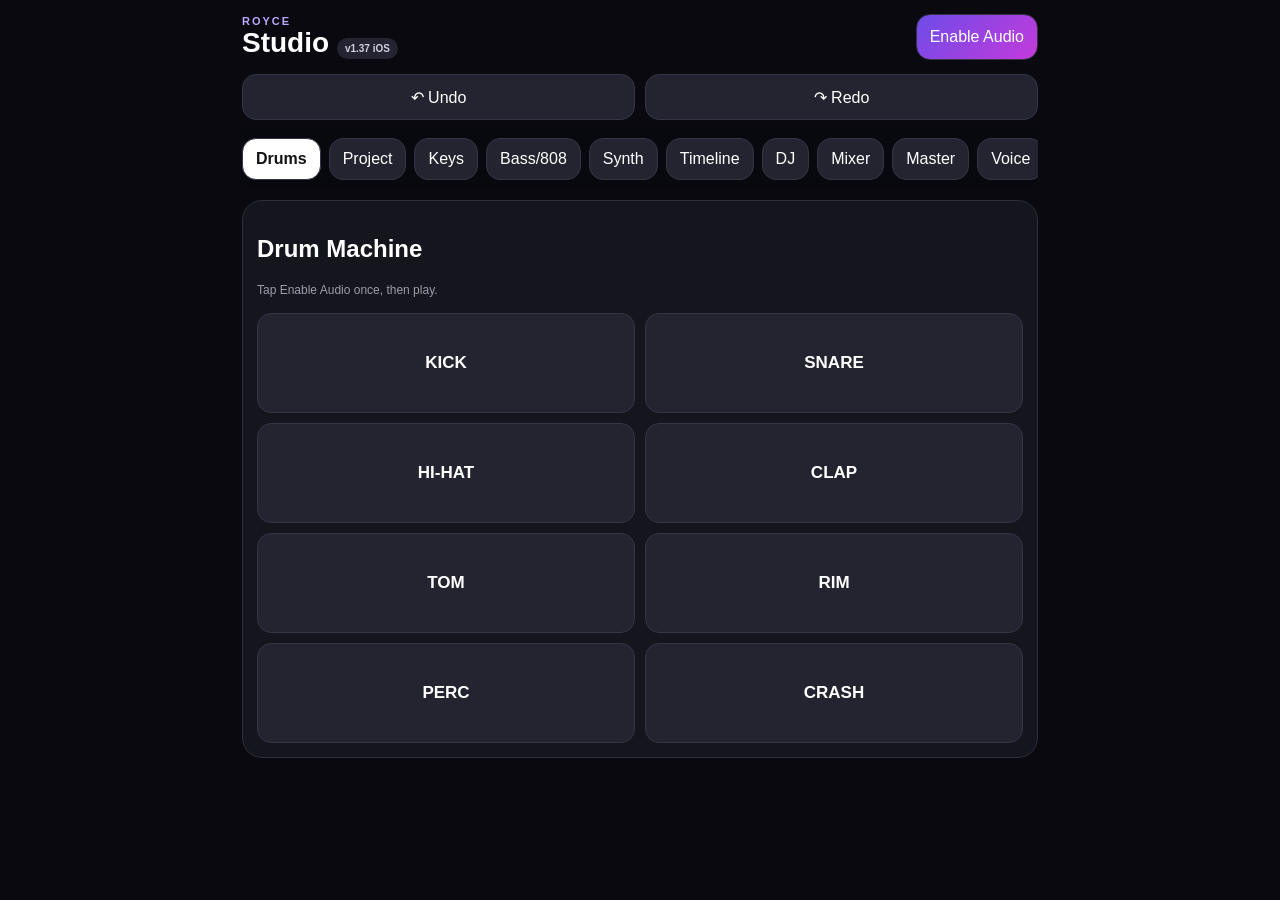
==== commit a06924cc: "Sync v1.37 play-from-bar into offline iOS bundle" ====
--- a/ios/RoyceStudio/Web/index.html
+++ b/ios/RoyceStudio/Web/index.html
@@ -4,7 +4,7 @@
 <meta charset="utf-8">
 <meta name="viewport" content="width=device-width,initial-scale=1,viewport-fit=cover">
 <meta name="theme-color" content="#09090f">
-<title>Royce Studio v1.36 iOS</title>
+<title>Royce Studio v1.37 iOS</title>
 <style>
 :root{--bg:#09090f;--card:#15151e;--line:#2d2d3b;--text:#fff;--muted:#9d9dac;--accent:#8b5cf6}
 *{box-sizing:border-box}body{margin:0;background:var(--bg);color:var(--text);font-family:-apple-system,BlinkMacSystemFont,"Segoe UI",sans-serif}
@@ -39,7 +39,7 @@
 </head>
 <body>
 <div class="app">
-<header><div><p class="eyebrow">ROYCE</p><h1>Studio <span class="badge">v1.36 iOS</span></h1></div><button id="audioBtn" class="primary">Enable Audio</button></header>
+<header><div><p class="eyebrow">ROYCE</p><h1>Studio <span class="badge">v1.37 iOS</span></h1></div><button id="audioBtn" class="primary">Enable Audio</button></header>
 <div class="grid2" style="margin:0 0 10px"><button id="undoBtn" disabled>↶ Undo</button><button id="redoBtn" disabled>↷ Redo</button></div>
 <div class="tabs">
 <button class="tab active" data-tab="drums">Drums</button><button class="tab" data-tab="project">Project</button><button class="tab" data-tab="keys">Keys</button><button class="tab" data-tab="bass">Bass/808</button><button class="tab" data-tab="synth">Synth</button><button class="tab" data-tab="timeline">Timeline</button><button class="tab" data-tab="dj">DJ</button><button class="tab" data-tab="mixer">Mixer</button><button class="tab" data-tab="master">Master</button><button class="tab" data-tab="voice">Voice</button><button class="tab" data-tab="tune">Auto‑Tune</button>
@@ -72,6 +72,7 @@
 <p class="status">Import beats or loops. 8/16/24/32-bar arrangement · native synchronized looping, live mixing, snap grid, trim, mute, solo, split and duplicate.</p>
 <div class="grid2"><div class="row"><label>BPM</label><input id="timelineBpm" type="text" inputmode="numeric" value="120"></div><div class="row"><label>Transport</label><div class="transport"><button id="timelinePlay">▶</button><button id="timelineStop">■</button><button id="timelineRecord">REC</button></div></div></div>
 <div class="grid2" style="margin-top:10px"><div class="row"><label>Nudge / Snap Grid</label><select id="snapGrid"><option value="1">1/16 Note</option><option value="2">1/8 Note</option><option value="4">1 Beat</option><option value="16">1 Bar</option></select></div><div class="row"><label>Song Length</label><select id="songLength"><option value="8">8 Bars</option><option value="16">16 Bars</option><option value="24">24 Bars</option><option value="32" selected>32 Bars</option></select></div></div>
+<div class="grid2"><div class="row"><label>Play From Bar <span id="playFromBarVal">1</span></label><input id="playFromBar" type="range" min="1" max="32" step="1" value="1"></div><button id="playFromStart">Reset Start · Bar 1</button></div>
 <div class="grid2"><p class="status" id="snapStatus">Nudge moves clips by 1/16 note.</p><p class="status" id="songLengthStatus">32-bar song.</p></div>
 <div class="grid2"><div class="row"><label>Metronome</label><button id="metronomeToggle">Click Off</button></div><div class="row"><label>Click Volume</label><input id="metronomeVolume" type="range" min="0" max="1" step="0.01" value="0.22"></div></div>
 <div class="grid2"><button id="countInToggle">1-Bar Count-In Off</button><span></span></div>
@@ -299,7 +300,8 @@
 
 window.royceNativeTransportStarted=function(started){
  if(started&&timelineClock){
-   q('#timelineStatus').textContent='Playing · Native synchronized transport';
+   const from=playFromBar();
+   q('#timelineStatus').textContent='Playing · Native synchronized transport · From Bar '+from;
  }
 };
 
@@ -335,9 +337,11 @@
    q('#masterRecord').textContent='Start Master';q('#masterRecord').classList.remove('on');masterCapturing=false;
  }
 }
-function startTimeline(record=false){
+function startTimeline(record=false,overrideStartBar=null){
  stopTimeline(false);
- const bpm=timelineBpm(),barMs=(240000/bpm),lengthBars=arrangementBars(),started=performance.now();
+ const bpm=timelineBpm(),barMs=(240000/bpm),lengthBars=arrangementBars(),
+       startBar=overrideStartBar===null?playFromBar():Math.min(lengthBars,Math.max(1,+overrideStartBar||1)),
+       started=performance.now();
  if(metronomeEnabled&&nativeAudioAvailable()&&window.royceNativeAudio.metronomeStart){
    window.royceNativeAudio.metronomeVolume?.(+q('#metronomeVolume').value);
    window.royceNativeAudio.metronomeStart(bpm);
@@ -364,7 +368,7 @@
    const rawCompBar=Math.max(1,+q('#compStartBar').value||1);
    const compBar=(compLoadedTakeId&&rawCompBar<=lengthBars)?rawCompBar:null;
    if(nativeTracks.length||compBar!==null){
-     window.royceNativeAudio.transportStart(bpm,nativeTracks,compBar,lengthBars);
+     window.royceNativeAudio.transportStart(bpm,nativeTracks,compBar,lengthBars,startBar);
    }
  }
  if(compLoadedTakeId&&!useNativeTransport&&(+q('#compStartBar').value||1)<=lengthBars&&nativeAudioAvailable()&&window.royceNativeAudio.compPlay){
@@ -377,25 +381,38 @@
    if(t.muted||(anySolo&&!t.solo))return;
    if(t.native&&useNativeTransport)return;
    const beatMs=60000/bpm,sixteenthMs=beatMs/4;
-   const delay=Math.max(0,
+   const transportStartMs=(startBar-1)*barMs;
+   const clipStartMs=
      (Math.max(1,+t.bar||1)-1)*barMs+
      (Math.min(4,Math.max(1,+t.beat||1))-1)*beatMs+
-     (Math.min(4,Math.max(1,+t.sixteenth||1))-1)*sixteenthMs
-   );
+     (Math.min(4,Math.max(1,+t.sixteenth||1))-1)*sixteenthMs;
+   if(clipStartMs>=lengthBars*barMs)return;
+   const elapsedIntoClipMs=Math.max(0,transportStartMs-clipStartMs);
+   const delay=Math.max(0,clipStartMs-transportStartMs);
    timelineTimers.push(setTimeout(()=>{
      if(t.native&&nativeAudioAvailable()&&window.royceNativeAudio.mediaToggle){
        window.royceNativeAudio.mediaToggle(t.id,t.audio?.volume??t.volume??1,!!t.loop);
      }else if(t.audio){
-       t.audio.currentTime=0;t.audio.loop=!!t.loop;t.audio.play().catch(()=>{});
+       const trimStart=Math.max(0,+t.trimStart||0);
+       const trimEnd=Math.max(0,+t.trimEnd||0);
+       let sourceTime=trimStart+(elapsedIntoClipMs/1000);
+       if(t.loop&&elapsedIntoClipMs>0){
+         const knownEnd=trimEnd>0?trimEnd:(Number.isFinite(t.audio.duration)?t.audio.duration:0);
+         const clipDuration=Math.max(0,knownEnd-trimStart);
+         if(clipDuration>0)sourceTime=trimStart+((elapsedIntoClipMs/1000)%clipDuration);
+       }
+       if(trimEnd>0&&sourceTime>=trimEnd)return;
+       try{t.audio.currentTime=sourceTime}catch(e){}
+       t.audio.loop=!!t.loop;t.audio.play().catch(()=>{});
      }
    },delay));
  });
  const update=()=>{
    const elapsed=performance.now()-started;
-   const bar=Math.min(lengthBars,Math.floor(elapsed/barMs)+1);
+   const bar=Math.min(lengthBars,startBar+Math.floor(elapsed/barMs));
    qa('#timelineRuler .bar').forEach((b,i)=>b.classList.toggle('playhead',i===bar-1&&i<lengthBars));
-   q('#timelineStatus').textContent=(record?'Recording arrangement':'Playing')+' · Bar '+bar+'/'+lengthBars+' · '+bpm+' BPM'+(useNativeTransport?' · Native Sync':'');
-   if(elapsed>=barMs*lengthBars){
+   q('#timelineStatus').textContent=(record?'Recording arrangement':'Playing')+' · Bar '+bar+'/'+lengthBars+' · From '+startBar+' · '+bpm+' BPM'+(useNativeTransport?' · Native Sync':'');
+   if(elapsed>=barMs*(lengthBars-startBar+1)){
      stopTimeline(record);
      return;
    }
@@ -454,7 +471,7 @@
  }
  const bars=normalizePunchBars();
  const bpm=timelineBpm(),barMs=240000/bpm;
- startTimeline(false);
+ startTimeline(false,1);
 
  const startDelay=Math.max(0,(bars.start-1)*barMs);
  const stopDelay=Math.max(startDelay+100,bars.end*barMs);
@@ -519,16 +536,35 @@
 };
 q('#snapGrid').onchange=()=>{updateSnapGridUI();scheduleRecovery()};
 q('#songLength').onchange=()=>{updateArrangementUI();scheduleRecovery()};
+q('#playFromBar').oninput=()=>{updatePlayFromUI();scheduleRecovery()};
+q('#playFromStart').onclick=()=>{
+ q('#playFromBar').value=1;
+ updatePlayFromUI();
+ scheduleRecovery();
+};
 
 function arrangementBars(){
  const v=+q('#songLength')?.value||32;
  return [8,16,24,32].includes(v)?v:32;
+}
+function playFromBar(){
+ const length=arrangementBars();
+ return Math.min(length,Math.max(1,+q('#playFromBar')?.value||1));
+}
+function updatePlayFromUI(){
+ const el=q('#playFromBar'),label=q('#playFromBarVal');
+ if(!el)return;
+ el.max=arrangementBars();
+ if(+el.value>arrangementBars())el.value=arrangementBars();
+ if(+el.value<1)el.value=1;
+ if(label)label.textContent=playFromBar();
 }
 function updateArrangementUI(){
  const length=arrangementBars();
  qa('#timelineRuler .bar').forEach((b,i)=>b.classList.toggle('outside',i>=length));
  const status=q('#songLengthStatus');
  if(status)status.textContent=length+'-bar song.';
+ updatePlayFromUI();
  if(typeof normalizePunchBars==='function')normalizePunchBars();
 }
 function snapGridSteps(){
@@ -765,11 +801,12 @@
 
 function collectRoyceProject(){
  return {
-   version:'1.36-ios',
+   version:'1.37-ios',
    name:(q('#projectName').value||'Untitled Royce Session').trim()||'Untitled Royce Session',
    savedAt:new Date().toISOString(),
    bpm:timelineBpm(),
    songLength:arrangementBars(),
+   playFromBar:playFromBar(),
    snapGrid:snapGridSteps(),
    metronome:{
      enabled:metronomeEnabled,
@@ -883,6 +920,7 @@
  if(!p||typeof p!=='object')return;
  applyValue('projectName',p.name||'Untitled Royce Session');applyValue('timelineBpm',p.bpm||120);
  applyValue('songLength',p.songLength||32);updateArrangementUI();
+ applyValue('playFromBar',p.playFromBar||1);updatePlayFromUI();
  applyValue('snapGrid',p.snapGrid||1);updateSnapGridUI();
  const metro=p.metronome||{},punch=p.punch||{};
  metronomeEnabled=!!metro.enabled;countInEnabled=!!metro.countIn;
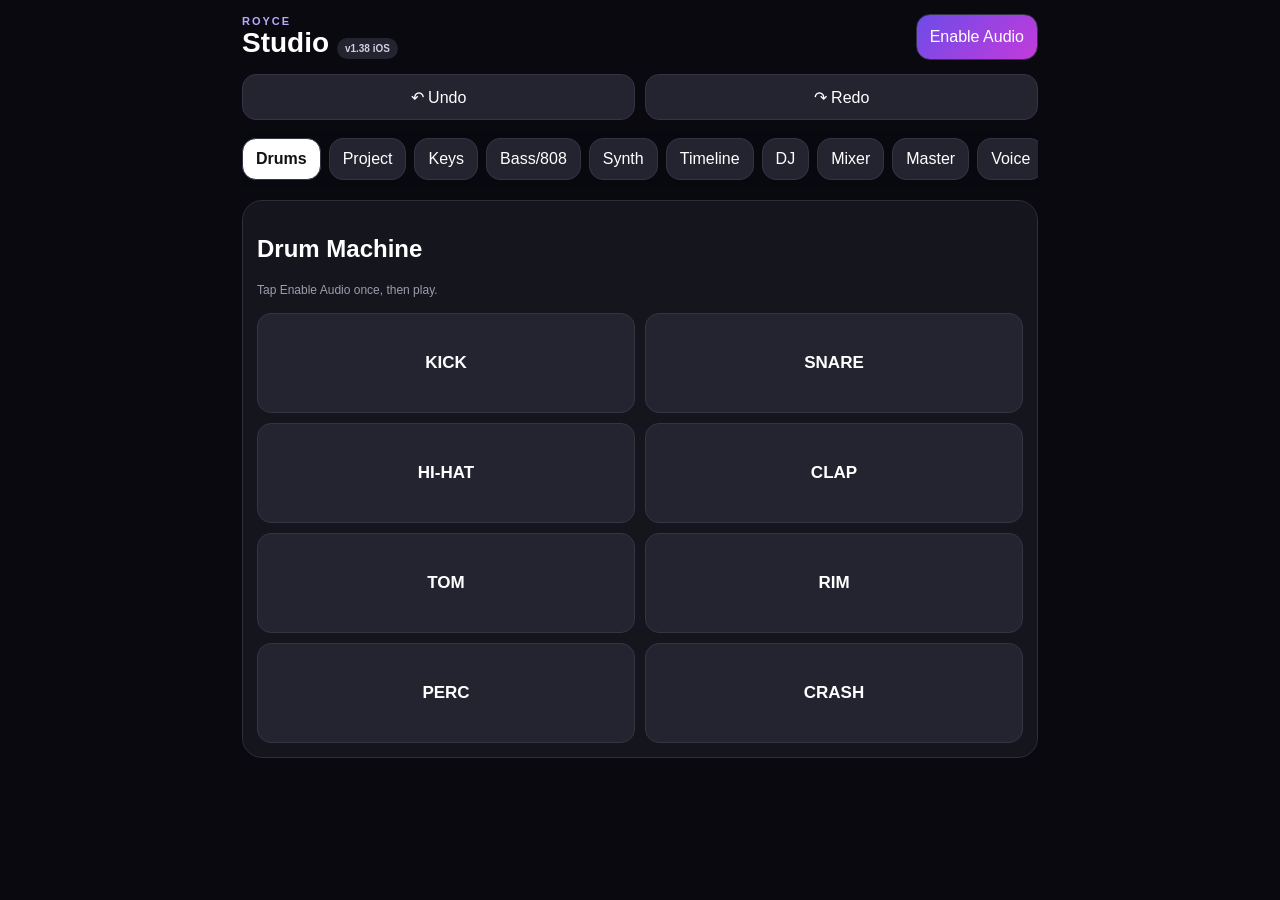
==== commit 5a65177e: "Sync v1.38 precise transport cursor into offline iOS bundle" ====
--- a/ios/RoyceStudio/Web/index.html
+++ b/ios/RoyceStudio/Web/index.html
@@ -4,7 +4,7 @@
 <meta charset="utf-8">
 <meta name="viewport" content="width=device-width,initial-scale=1,viewport-fit=cover">
 <meta name="theme-color" content="#09090f">
-<title>Royce Studio v1.37 iOS</title>
+<title>Royce Studio v1.38 iOS</title>
 <style>
 :root{--bg:#09090f;--card:#15151e;--line:#2d2d3b;--text:#fff;--muted:#9d9dac;--accent:#8b5cf6}
 *{box-sizing:border-box}body{margin:0;background:var(--bg);color:var(--text);font-family:-apple-system,BlinkMacSystemFont,"Segoe UI",sans-serif}
@@ -39,7 +39,7 @@
 </head>
 <body>
 <div class="app">
-<header><div><p class="eyebrow">ROYCE</p><h1>Studio <span class="badge">v1.37 iOS</span></h1></div><button id="audioBtn" class="primary">Enable Audio</button></header>
+<header><div><p class="eyebrow">ROYCE</p><h1>Studio <span class="badge">v1.38 iOS</span></h1></div><button id="audioBtn" class="primary">Enable Audio</button></header>
 <div class="grid2" style="margin:0 0 10px"><button id="undoBtn" disabled>↶ Undo</button><button id="redoBtn" disabled>↷ Redo</button></div>
 <div class="tabs">
 <button class="tab active" data-tab="drums">Drums</button><button class="tab" data-tab="project">Project</button><button class="tab" data-tab="keys">Keys</button><button class="tab" data-tab="bass">Bass/808</button><button class="tab" data-tab="synth">Synth</button><button class="tab" data-tab="timeline">Timeline</button><button class="tab" data-tab="dj">DJ</button><button class="tab" data-tab="mixer">Mixer</button><button class="tab" data-tab="master">Master</button><button class="tab" data-tab="voice">Voice</button><button class="tab" data-tab="tune">Auto‑Tune</button>
@@ -72,7 +72,8 @@
 <p class="status">Import beats or loops. 8/16/24/32-bar arrangement · native synchronized looping, live mixing, snap grid, trim, mute, solo, split and duplicate.</p>
 <div class="grid2"><div class="row"><label>BPM</label><input id="timelineBpm" type="text" inputmode="numeric" value="120"></div><div class="row"><label>Transport</label><div class="transport"><button id="timelinePlay">▶</button><button id="timelineStop">■</button><button id="timelineRecord">REC</button></div></div></div>
 <div class="grid2" style="margin-top:10px"><div class="row"><label>Nudge / Snap Grid</label><select id="snapGrid"><option value="1">1/16 Note</option><option value="2">1/8 Note</option><option value="4">1 Beat</option><option value="16">1 Bar</option></select></div><div class="row"><label>Song Length</label><select id="songLength"><option value="8">8 Bars</option><option value="16">16 Bars</option><option value="24">24 Bars</option><option value="32" selected>32 Bars</option></select></div></div>
-<div class="grid2"><div class="row"><label>Play From Bar <span id="playFromBarVal">1</span></label><input id="playFromBar" type="range" min="1" max="32" step="1" value="1"></div><button id="playFromStart">Reset Start · Bar 1</button></div>
+<div class="grid2"><div class="row"><label>Play From Bar <span id="playFromBarVal">1</span></label><input id="playFromBar" type="range" min="1" max="32" step="1" value="1"></div><div class="row"><label>Beat <span id="playFromBeatVal">1</span></label><input id="playFromBeat" type="range" min="1" max="4" step="1" value="1"></div></div>
+<div class="grid2"><div class="row"><label>16th Step <span id="playFromSixteenthVal">1</span></label><input id="playFromSixteenth" type="range" min="1" max="4" step="1" value="1"></div><button id="playFromStart">Reset Start · 1.1.1</button></div>
 <div class="grid2"><p class="status" id="snapStatus">Nudge moves clips by 1/16 note.</p><p class="status" id="songLengthStatus">32-bar song.</p></div>
 <div class="grid2"><div class="row"><label>Metronome</label><button id="metronomeToggle">Click Off</button></div><div class="row"><label>Click Volume</label><input id="metronomeVolume" type="range" min="0" max="1" step="0.01" value="0.22"></div></div>
 <div class="grid2"><button id="countInToggle">1-Bar Count-In Off</button><span></span></div>
@@ -300,8 +301,7 @@
 
 window.royceNativeTransportStarted=function(started){
  if(started&&timelineClock){
-   const from=playFromBar();
-   q('#timelineStatus').textContent='Playing · Native synchronized transport · From Bar '+from;
+   q('#timelineStatus').textContent='Playing · Native synchronized transport · From '+playFromBar()+'.'+playFromBeat()+'.'+playFromSixteenth();
  }
 };
 
@@ -337,10 +337,14 @@
    q('#masterRecord').textContent='Start Master';q('#masterRecord').classList.remove('on');masterCapturing=false;
  }
 }
-function startTimeline(record=false,overrideStartBar=null){
+function startTimeline(record=false,overrideStartBar=null,overrideStartBeat=null,overrideStartSixteenth=null){
  stopTimeline(false);
- const bpm=timelineBpm(),barMs=(240000/bpm),lengthBars=arrangementBars(),
+ const bpm=timelineBpm(),barMs=(240000/bpm),beatMs=60000/bpm,sixteenthMs=beatMs/4,
+       lengthBars=arrangementBars(),
        startBar=overrideStartBar===null?playFromBar():Math.min(lengthBars,Math.max(1,+overrideStartBar||1)),
+       startBeat=overrideStartBeat===null?playFromBeat():Math.min(4,Math.max(1,+overrideStartBeat||1)),
+       startSixteenth=overrideStartSixteenth===null?playFromSixteenth():Math.min(4,Math.max(1,+overrideStartSixteenth||1)),
+       transportStartMs=(startBar-1)*barMs+(startBeat-1)*beatMs+(startSixteenth-1)*sixteenthMs,
        started=performance.now();
  if(metronomeEnabled&&nativeAudioAvailable()&&window.royceNativeAudio.metronomeStart){
    window.royceNativeAudio.metronomeVolume?.(+q('#metronomeVolume').value);
@@ -368,7 +372,7 @@
    const rawCompBar=Math.max(1,+q('#compStartBar').value||1);
    const compBar=(compLoadedTakeId&&rawCompBar<=lengthBars)?rawCompBar:null;
    if(nativeTracks.length||compBar!==null){
-     window.royceNativeAudio.transportStart(bpm,nativeTracks,compBar,lengthBars,startBar);
+     window.royceNativeAudio.transportStart(bpm,nativeTracks,compBar,lengthBars,startBar,startBeat,startSixteenth);
    }
  }
  if(compLoadedTakeId&&!useNativeTransport&&(+q('#compStartBar').value||1)<=lengthBars&&nativeAudioAvailable()&&window.royceNativeAudio.compPlay){
@@ -380,8 +384,6 @@
    const anySolo=audioTracks.some(x=>!!x.solo);
    if(t.muted||(anySolo&&!t.solo))return;
    if(t.native&&useNativeTransport)return;
-   const beatMs=60000/bpm,sixteenthMs=beatMs/4;
-   const transportStartMs=(startBar-1)*barMs;
    const clipStartMs=
      (Math.max(1,+t.bar||1)-1)*barMs+
      (Math.min(4,Math.max(1,+t.beat||1))-1)*beatMs+
@@ -409,10 +411,15 @@
  });
  const update=()=>{
    const elapsed=performance.now()-started;
-   const bar=Math.min(lengthBars,startBar+Math.floor(elapsed/barMs));
+   const absoluteMs=Math.min(lengthBars*barMs-1,transportStartMs+elapsed);
+   const bar=Math.min(lengthBars,Math.floor(absoluteMs/barMs)+1);
+   const withinBar=Math.max(0,absoluteMs-(bar-1)*barMs);
+   const beat=Math.min(4,Math.floor(withinBar/beatMs)+1);
+   const withinBeat=Math.max(0,withinBar-(beat-1)*beatMs);
+   const sixteenth=Math.min(4,Math.floor(withinBeat/sixteenthMs)+1);
    qa('#timelineRuler .bar').forEach((b,i)=>b.classList.toggle('playhead',i===bar-1&&i<lengthBars));
-   q('#timelineStatus').textContent=(record?'Recording arrangement':'Playing')+' · Bar '+bar+'/'+lengthBars+' · From '+startBar+' · '+bpm+' BPM'+(useNativeTransport?' · Native Sync':'');
-   if(elapsed>=barMs*(lengthBars-startBar+1)){
+   q('#timelineStatus').textContent=(record?'Recording arrangement':'Playing')+' · '+bar+'.'+beat+'.'+sixteenth+' / '+lengthBars+' bars · '+bpm+' BPM'+(useNativeTransport?' · Native Sync':'');
+   if(elapsed>=Math.max(0,lengthBars*barMs-transportStartMs)){
      stopTimeline(record);
      return;
    }
@@ -471,7 +478,7 @@
  }
  const bars=normalizePunchBars();
  const bpm=timelineBpm(),barMs=240000/bpm;
- startTimeline(false,1);
+ startTimeline(false,1,1,1);
 
  const startDelay=Math.max(0,(bars.start-1)*barMs);
  const stopDelay=Math.max(startDelay+100,bars.end*barMs);
@@ -537,8 +544,12 @@
 q('#snapGrid').onchange=()=>{updateSnapGridUI();scheduleRecovery()};
 q('#songLength').onchange=()=>{updateArrangementUI();scheduleRecovery()};
 q('#playFromBar').oninput=()=>{updatePlayFromUI();scheduleRecovery()};
+q('#playFromBeat').oninput=()=>{updatePlayFromUI();scheduleRecovery()};
+q('#playFromSixteenth').oninput=()=>{updatePlayFromUI();scheduleRecovery()};
 q('#playFromStart').onclick=()=>{
  q('#playFromBar').value=1;
+ q('#playFromBeat').value=1;
+ q('#playFromSixteenth').value=1;
  updatePlayFromUI();
  scheduleRecovery();
 };
@@ -551,13 +562,25 @@
  const length=arrangementBars();
  return Math.min(length,Math.max(1,+q('#playFromBar')?.value||1));
 }
+function playFromBeat(){
+ return Math.min(4,Math.max(1,+q('#playFromBeat')?.value||1));
+}
+function playFromSixteenth(){
+ return Math.min(4,Math.max(1,+q('#playFromSixteenth')?.value||1));
+}
 function updatePlayFromUI(){
- const el=q('#playFromBar'),label=q('#playFromBarVal');
- if(!el)return;
- el.max=arrangementBars();
- if(+el.value>arrangementBars())el.value=arrangementBars();
- if(+el.value<1)el.value=1;
- if(label)label.textContent=playFromBar();
+ const barEl=q('#playFromBar'),barLabel=q('#playFromBarVal');
+ const beatEl=q('#playFromBeat'),beatLabel=q('#playFromBeatVal');
+ const sixEl=q('#playFromSixteenth'),sixLabel=q('#playFromSixteenthVal');
+ if(!barEl)return;
+ barEl.max=arrangementBars();
+ if(+barEl.value>arrangementBars())barEl.value=arrangementBars();
+ if(+barEl.value<1)barEl.value=1;
+ if(beatEl)beatEl.value=playFromBeat();
+ if(sixEl)sixEl.value=playFromSixteenth();
+ if(barLabel)barLabel.textContent=playFromBar();
+ if(beatLabel)beatLabel.textContent=playFromBeat();
+ if(sixLabel)sixLabel.textContent=playFromSixteenth();
 }
 function updateArrangementUI(){
  const length=arrangementBars();
@@ -801,12 +824,14 @@
 
 function collectRoyceProject(){
  return {
-   version:'1.37-ios',
+   version:'1.38-ios',
    name:(q('#projectName').value||'Untitled Royce Session').trim()||'Untitled Royce Session',
    savedAt:new Date().toISOString(),
    bpm:timelineBpm(),
    songLength:arrangementBars(),
    playFromBar:playFromBar(),
+   playFromBeat:playFromBeat(),
+   playFromSixteenth:playFromSixteenth(),
    snapGrid:snapGridSteps(),
    metronome:{
      enabled:metronomeEnabled,
@@ -920,7 +945,10 @@
  if(!p||typeof p!=='object')return;
  applyValue('projectName',p.name||'Untitled Royce Session');applyValue('timelineBpm',p.bpm||120);
  applyValue('songLength',p.songLength||32);updateArrangementUI();
- applyValue('playFromBar',p.playFromBar||1);updatePlayFromUI();
+ applyValue('playFromBar',p.playFromBar||1);
+ applyValue('playFromBeat',p.playFromBeat||1);
+ applyValue('playFromSixteenth',p.playFromSixteenth||1);
+ updatePlayFromUI();
  applyValue('snapGrid',p.snapGrid||1);updateSnapGridUI();
  const metro=p.metronome||{},punch=p.punch||{};
  metronomeEnabled=!!metro.enabled;countInEnabled=!!metro.countIn;
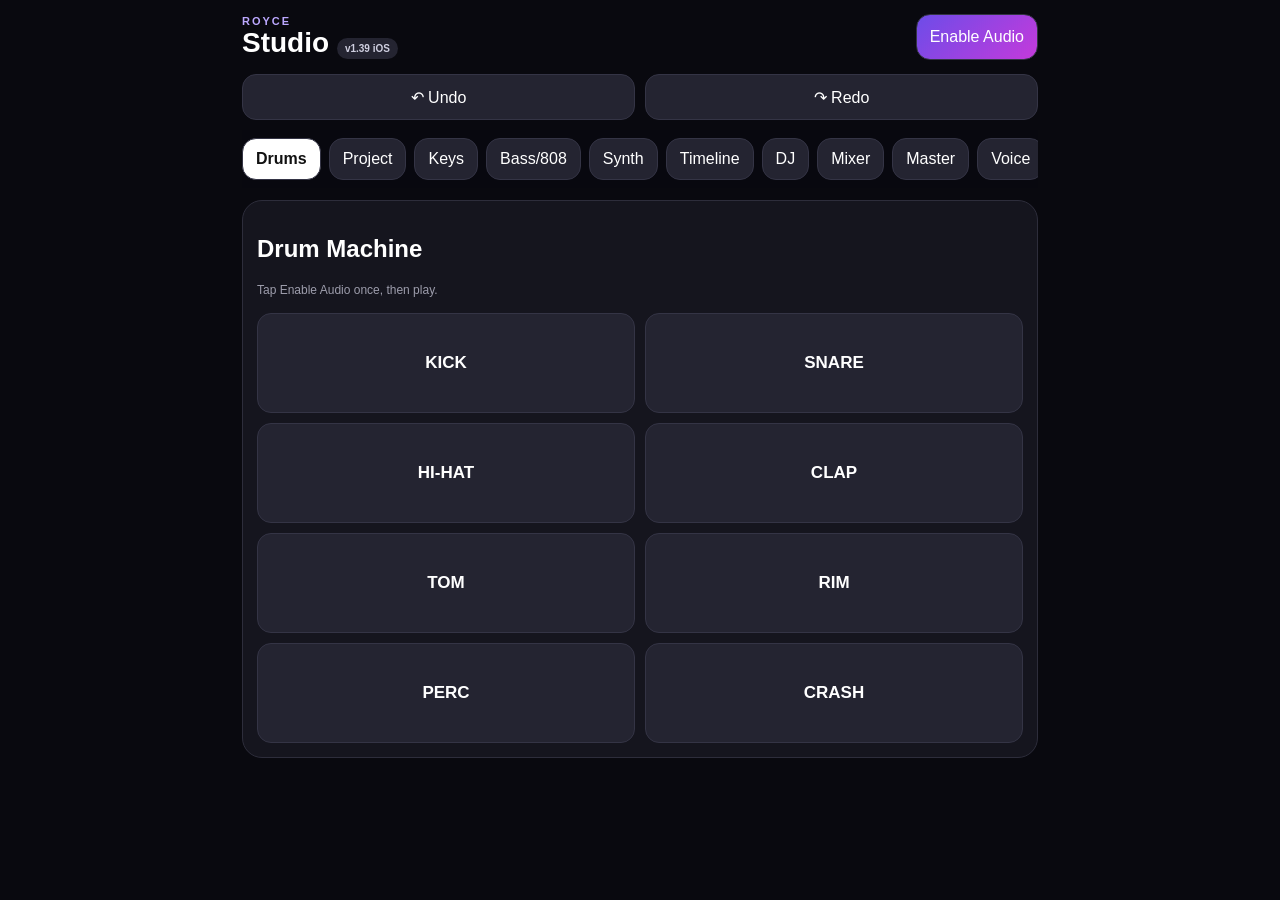
==== commit ba4f910a: "Sync v1.39 tap-to-seek into offline iOS bundle" ====
--- a/ios/RoyceStudio/Web/index.html
+++ b/ios/RoyceStudio/Web/index.html
@@ -4,7 +4,7 @@
 <meta charset="utf-8">
 <meta name="viewport" content="width=device-width,initial-scale=1,viewport-fit=cover">
 <meta name="theme-color" content="#09090f">
-<title>Royce Studio v1.38 iOS</title>
+<title>Royce Studio v1.39 iOS</title>
 <style>
 :root{--bg:#09090f;--card:#15151e;--line:#2d2d3b;--text:#fff;--muted:#9d9dac;--accent:#8b5cf6}
 *{box-sizing:border-box}body{margin:0;background:var(--bg);color:var(--text);font-family:-apple-system,BlinkMacSystemFont,"Segoe UI",sans-serif}
@@ -29,7 +29,7 @@
 .audio-list{display:grid;gap:10px}.audio-row{background:#0e0e14;border:1px solid #2a2a38;border-radius:16px;padding:12px;display:grid;gap:10px}
 .audio-top{display:flex;justify-content:space-between;gap:10px;align-items:center}.audio-top b{overflow:hidden;text-overflow:ellipsis;white-space:nowrap}
 .audio-actions{display:grid;grid-template-columns:repeat(3,1fr);gap:8px}.file-btn{display:grid;place-items:center;border:1px solid #343445;background:#242431;color:#fff;border-radius:14px;min-height:46px;padding:10px 13px}
-.file-btn input{display:none}.timeline-ruler{display:grid;grid-template-columns:repeat(8,1fr);gap:4px;margin-top:12px}.bar{height:44px;border-radius:9px;border:1px solid #303041;background:#111119;display:grid;place-items:center;color:#777;font-size:10px}.bar.on{background:linear-gradient(135deg,#5639bd,#8b5cf6);color:#fff}.bar.playhead{outline:2px solid #fff;transform:translateY(-2px)}.bar.outside{opacity:.22}
+.file-btn input{display:none}.timeline-ruler{display:grid;grid-template-columns:repeat(8,1fr);gap:4px;margin-top:12px}.bar{height:44px;border-radius:9px;border:1px solid #303041;background:#111119;display:grid;place-items:center;color:#777;font-size:10px}.bar.on{background:linear-gradient(135deg,#5639bd,#8b5cf6);color:#fff}.bar.playhead{outline:2px solid #fff;transform:translateY(-2px)}.bar.cursor{box-shadow:inset 0 0 0 2px #c4b5fd}.bar.outside{opacity:.22}
 .deck-file{margin:10px 0}.deck audio{width:100%;margin:8px 0}
 @media(max-width:620px){.audio-actions{grid-template-columns:1fr 1fr}.timeline-ruler{grid-template-columns:repeat(4,1fr)}}
 
@@ -39,7 +39,7 @@
 </head>
 <body>
 <div class="app">
-<header><div><p class="eyebrow">ROYCE</p><h1>Studio <span class="badge">v1.38 iOS</span></h1></div><button id="audioBtn" class="primary">Enable Audio</button></header>
+<header><div><p class="eyebrow">ROYCE</p><h1>Studio <span class="badge">v1.39 iOS</span></h1></div><button id="audioBtn" class="primary">Enable Audio</button></header>
 <div class="grid2" style="margin:0 0 10px"><button id="undoBtn" disabled>↶ Undo</button><button id="redoBtn" disabled>↷ Redo</button></div>
 <div class="tabs">
 <button class="tab active" data-tab="drums">Drums</button><button class="tab" data-tab="project">Project</button><button class="tab" data-tab="keys">Keys</button><button class="tab" data-tab="bass">Bass/808</button><button class="tab" data-tab="synth">Synth</button><button class="tab" data-tab="timeline">Timeline</button><button class="tab" data-tab="dj">DJ</button><button class="tab" data-tab="mixer">Mixer</button><button class="tab" data-tab="master">Master</button><button class="tab" data-tab="voice">Voice</button><button class="tab" data-tab="tune">Auto‑Tune</button>
@@ -69,7 +69,7 @@
 <section id="synth" class="panel"><div class="card"><h2>Synthesizer</h2><div class="grid2"><div class="row"><label>Oscillator</label><select id="oscType"><option>sawtooth</option><option>square</option><option>triangle</option><option>sine</option></select></div><div class="row"><label>Filter Cutoff <span id="cutoffVal">6000 Hz</span></label><input id="cutoff" type="range" min="200" max="12000" value="6000"></div><div class="row"><label>Attack <span id="attackVal">0.02s</span></label><input id="attack" type="range" min="0.01" max="1" step="0.01" value="0.02"></div><div class="row"><label>Release <span id="releaseVal">0.6s</span></label><input id="release" type="range" min="0.1" max="3" step="0.1" value="0.6"></div></div><div id="synthGrid" class="keygrid"></div></div></section>
 
 <section id="timeline" class="panel"><div class="card"><h2>Song Timeline</h2>
-<p class="status">Import beats or loops. 8/16/24/32-bar arrangement · native synchronized looping, live mixing, snap grid, trim, mute, solo, split and duplicate.</p>
+<p class="status">Import beats or loops. Tap the ruler to seek · 8/16/24/32-bar arrangement · native sync, live mixing, snap, trim, mute, solo, split and duplicate.</p>
 <div class="grid2"><div class="row"><label>BPM</label><input id="timelineBpm" type="text" inputmode="numeric" value="120"></div><div class="row"><label>Transport</label><div class="transport"><button id="timelinePlay">▶</button><button id="timelineStop">■</button><button id="timelineRecord">REC</button></div></div></div>
 <div class="grid2" style="margin-top:10px"><div class="row"><label>Nudge / Snap Grid</label><select id="snapGrid"><option value="1">1/16 Note</option><option value="2">1/8 Note</option><option value="4">1 Beat</option><option value="16">1 Bar</option></select></div><div class="row"><label>Song Length</label><select id="songLength"><option value="8">8 Bars</option><option value="16">16 Bars</option><option value="24">24 Bars</option><option value="32" selected>32 Bars</option></select></div></div>
 <div class="grid2"><div class="row"><label>Play From Bar <span id="playFromBarVal">1</span></label><input id="playFromBar" type="range" min="1" max="32" step="1" value="1"></div><div class="row"><label>Beat <span id="playFromBeatVal">1</span></label><input id="playFromBeat" type="range" min="1" max="4" step="1" value="1"></div></div>
@@ -553,6 +553,30 @@
  updatePlayFromUI();
  scheduleRecovery();
 };
+q('#timelineRuler').onclick=e=>{
+ const barEl=e.target.closest('.bar');
+ if(!barEl)return;
+ const bars=qa('#timelineRuler .bar');
+ const index=bars.indexOf(barEl);
+ const bar=index+1;
+ if(bar<1||bar>arrangementBars())return;
+
+ q('#playFromBar').value=bar;
+ q('#playFromBeat').value=1;
+ q('#playFromSixteenth').value=1;
+ updatePlayFromUI();
+ scheduleRecovery();
+
+ if(timelineRecording||punchRecording){
+   q('#timelineStatus').textContent='Cursor set to '+bar+'.1.1 · playback not jumped during recording.';
+   return;
+ }
+ if(timelineClock){
+   startTimeline(false,bar,1,1);
+ }else{
+   q('#timelineStatus').textContent='Cursor · '+bar+'.1.1 · tap Play to start here.';
+ }
+};
 
 function arrangementBars(){
  const v=+q('#songLength')?.value||32;
@@ -568,6 +592,12 @@
 function playFromSixteenth(){
  return Math.min(4,Math.max(1,+q('#playFromSixteenth')?.value||1));
 }
+
+function paintTransportCursor(){
+ const selected=playFromBar();
+ qa('#timelineRuler .bar').forEach((b,i)=>b.classList.toggle('cursor',i===selected-1&&i<arrangementBars()));
+}
+
 function updatePlayFromUI(){
  const barEl=q('#playFromBar'),barLabel=q('#playFromBarVal');
  const beatEl=q('#playFromBeat'),beatLabel=q('#playFromBeatVal');
@@ -581,6 +611,7 @@
  if(barLabel)barLabel.textContent=playFromBar();
  if(beatLabel)beatLabel.textContent=playFromBeat();
  if(sixLabel)sixLabel.textContent=playFromSixteenth();
+ paintTransportCursor();
 }
 function updateArrangementUI(){
  const length=arrangementBars();
@@ -824,7 +855,7 @@
 
 function collectRoyceProject(){
  return {
-   version:'1.38-ios',
+   version:'1.39-ios',
    name:(q('#projectName').value||'Untitled Royce Session').trim()||'Untitled Royce Session',
    savedAt:new Date().toISOString(),
    bpm:timelineBpm(),
